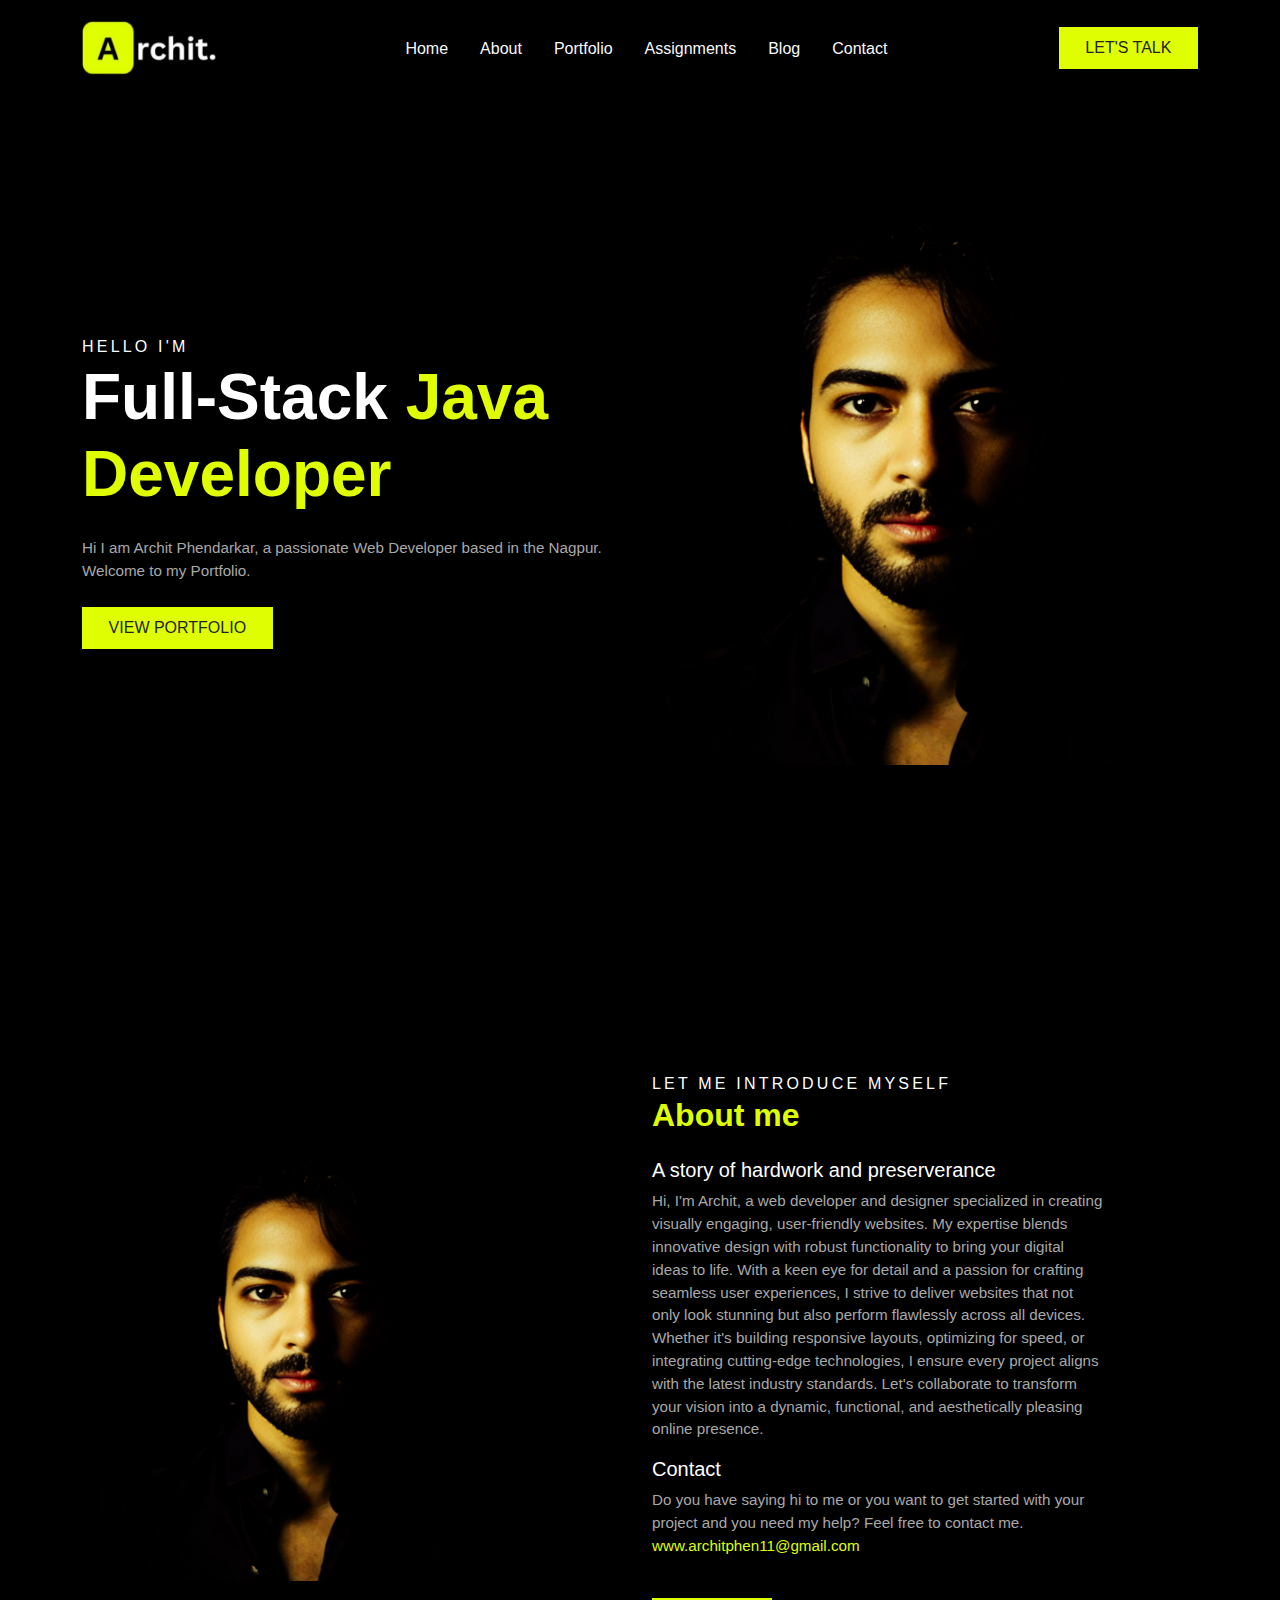
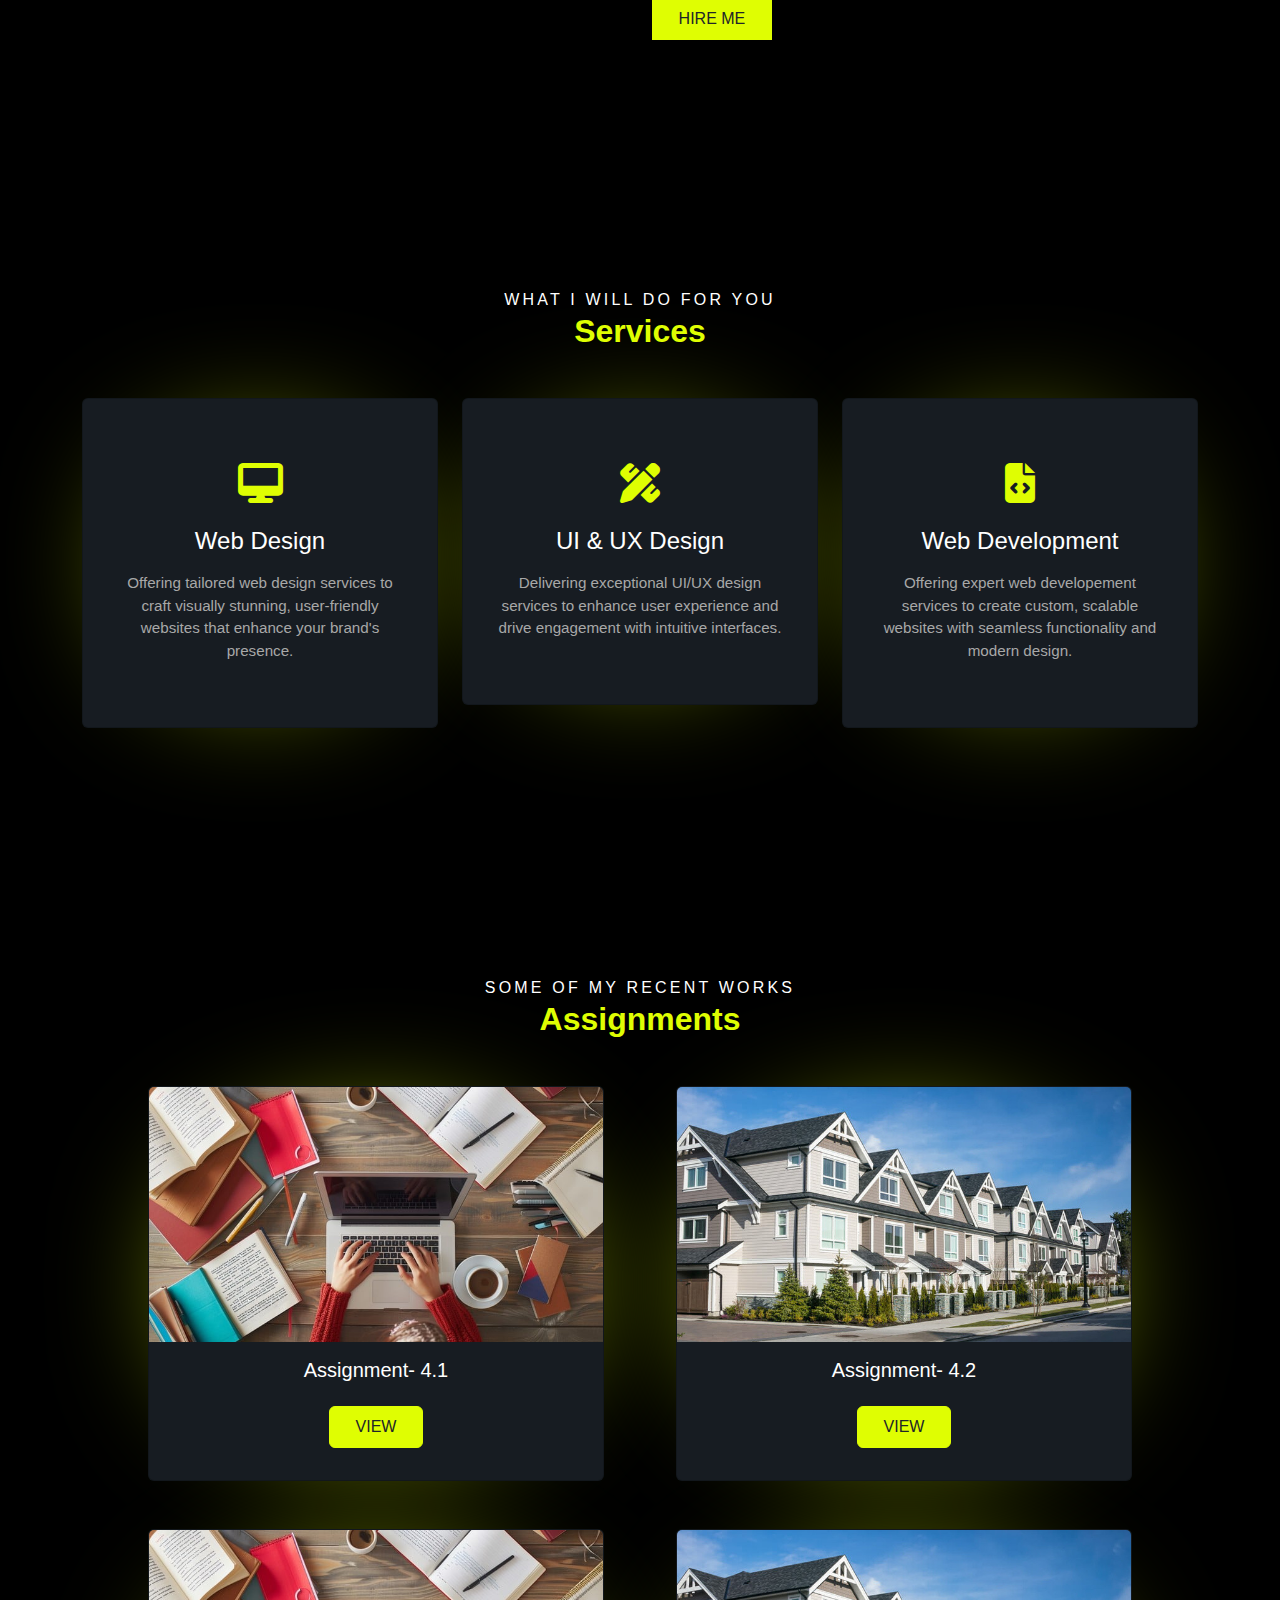
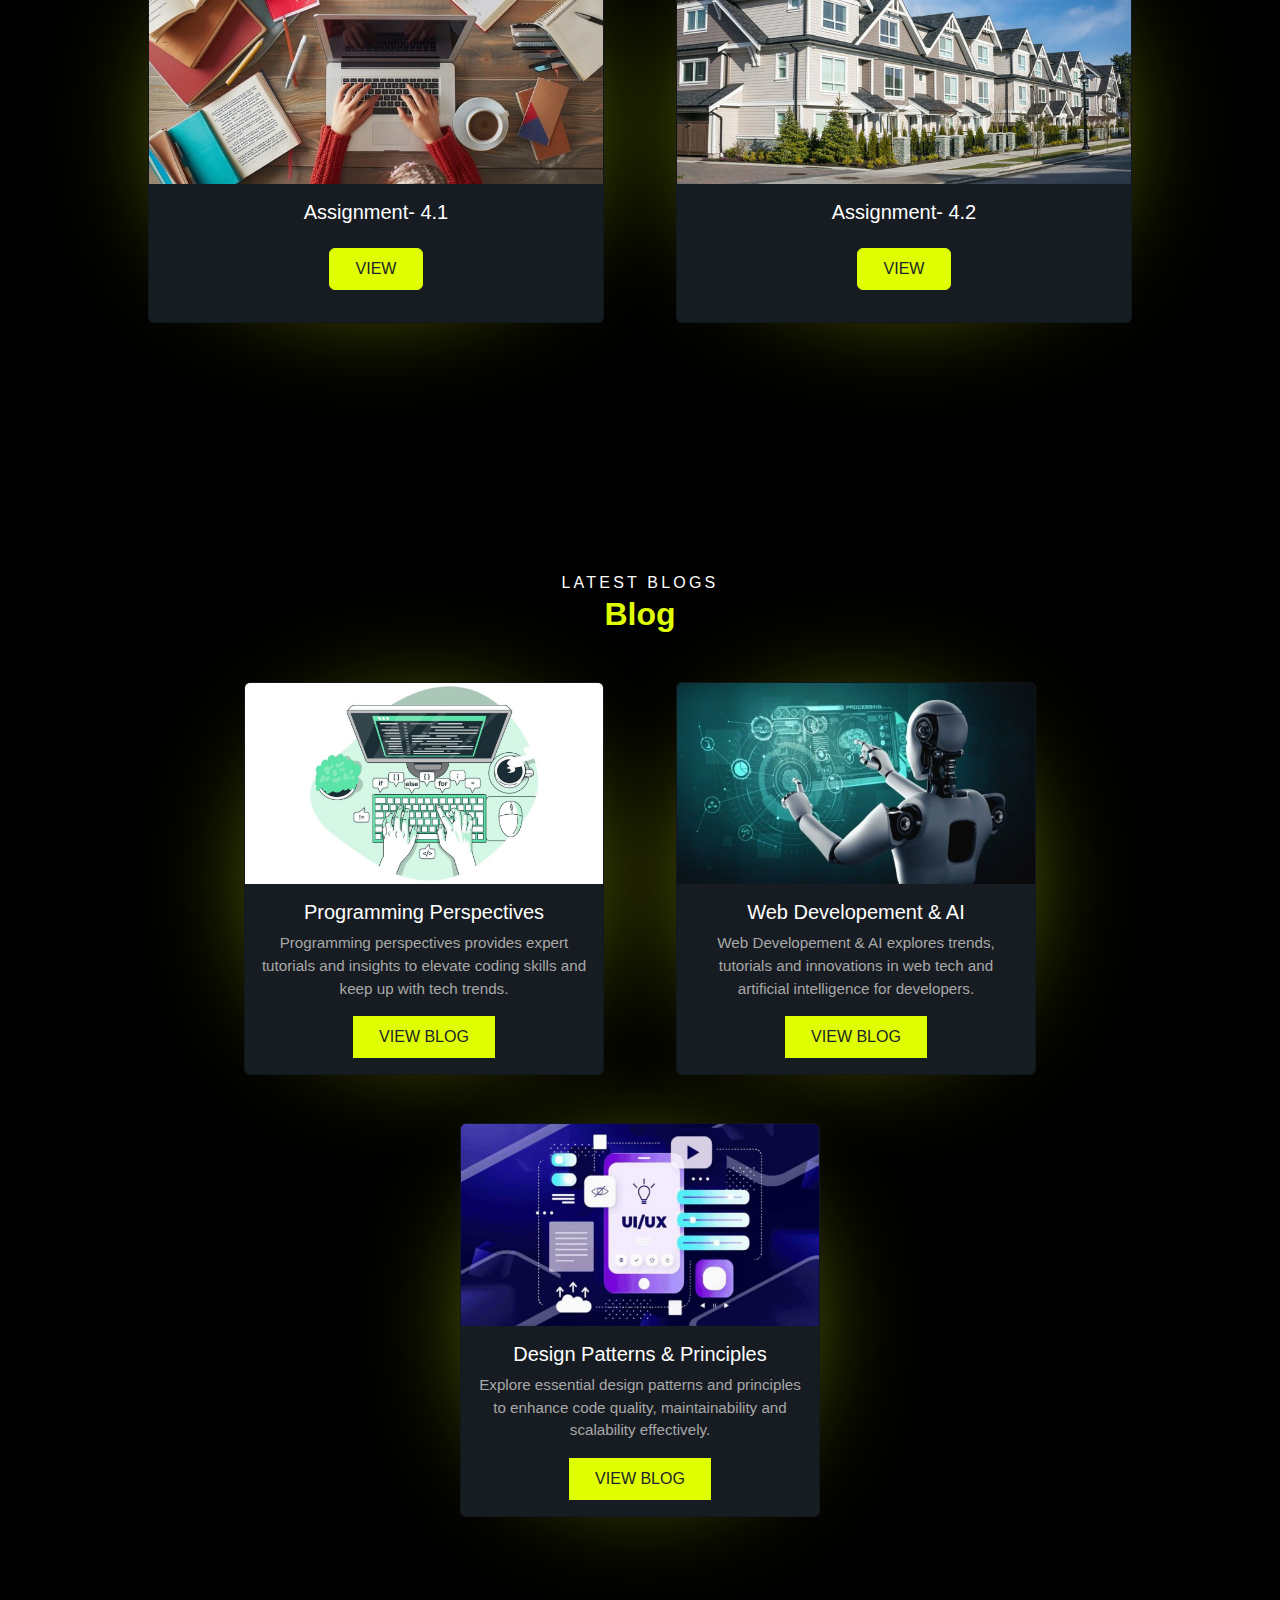
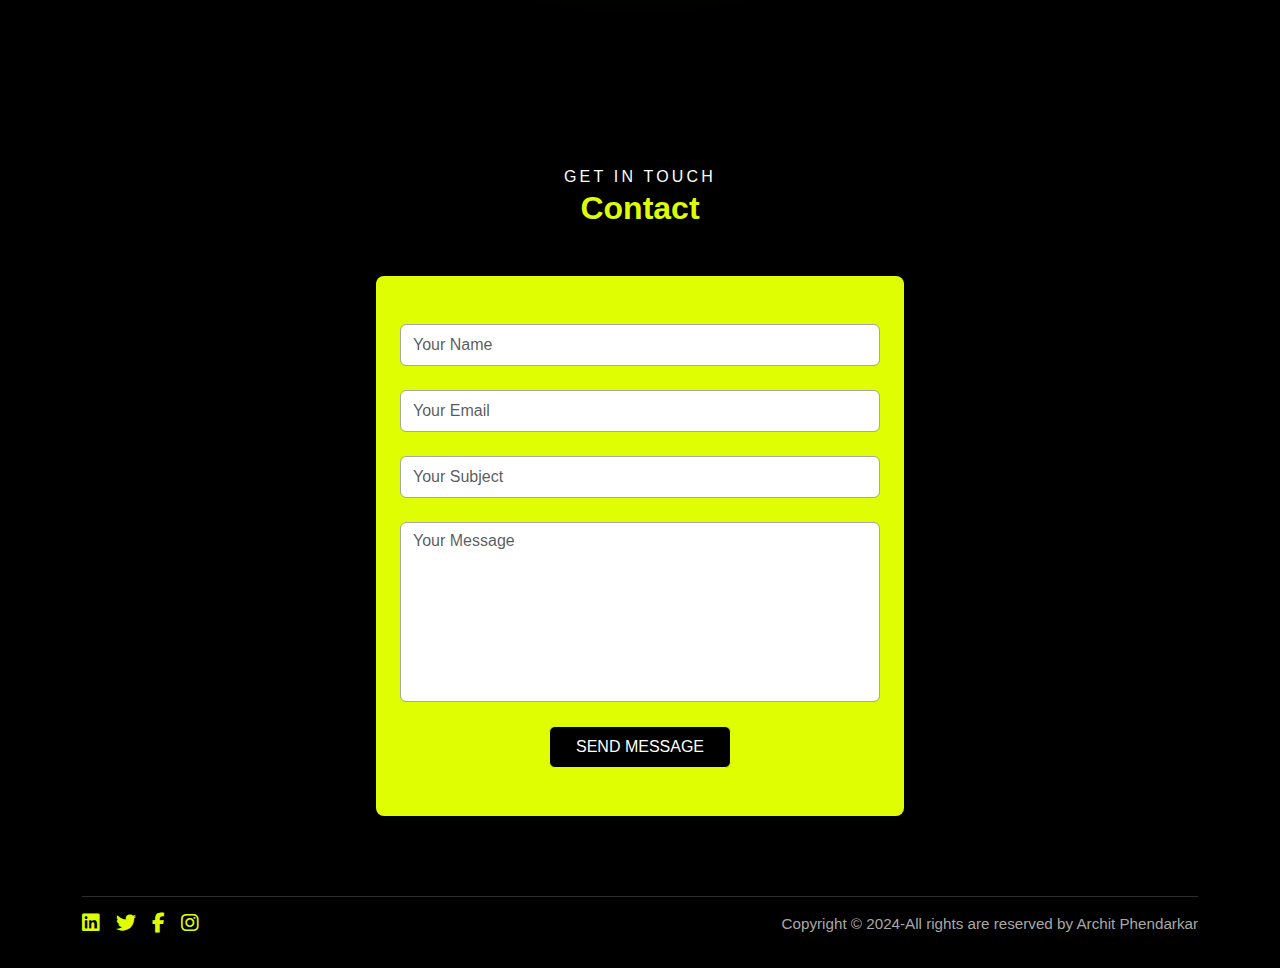
==== index.html @ 8d6eaa7d "first commit" ====
<!DOCTYPE html>
<html lang="en">

<head>
    <meta charset="UTF-8">
    <meta name="viewport" content="width=device-width, initial-scale=1.0">
    <title>Portfolio</title>
    <link href="https://cdn.jsdelivr.net/npm/bootstrap@5.3.3/dist/css/bootstrap.min.css" rel="stylesheet"
        integrity="sha384-QWTKZyjpPEjISv5WaRU9OFeRpok6YctnYmDr5pNlyT2bRjXh0JMhjY6hW+ALEwIH" crossorigin="anonymous">
    <link rel="stylesheet" href="https://cdnjs.cloudflare.com/ajax/libs/font-awesome/6.7.2/css/all.min.css"
        integrity="sha512-Evv84Mr4kqVGRNSgIGL/F/aIDqQb7xQ2vcrdIwxfjThSH8CSR7PBEakCr51Ck+w+/U6swU2Im1vVX0SVk9ABhg=="
        crossorigin="anonymous" referrerpolicy="no-referrer" />
    <link rel="stylesheet" href="style.css">
</head>

<body class="bg-black">


    <!-- Navbar starts here -->
    <nav class="navbar navbar-expand-lg py-3">
        <div class="container">
            <a class="navbar-brand" href="#">
                <img src="images/logo.4.png" alt="Logo" class="navbar-logo">
            </a>
            <button class="navbar-toggler border-0 shadow-none" type="button" data-bs-toggle="collapse"
                data-bs-target="#navbarSupportedContent" aria-controls="navbarSupportedContent" aria-expanded="false"
                aria-label="Toggle navigation">
                <span class="navbar-toggler-icon"></span>
            </button>
            <div class="collapse navbar-collapse text-center" id="navbarSupportedContent">
                <ul class="navbar-nav m-auto mb-2 mb-lg-0 gap-3">
                    <li class="nav-item">
                        <a class="nav-link text-light active anchor" aria-current="page" href="#">Home</a>
                    </li>
                    <li class="nav-item">
                        <a class="nav-link text-light anchor" href="#">About</a>
                    </li>
                    <li class="nav-item">
                        <a class="nav-link text-light anchor" href="#">Portfolio</a>
                    </li>
                    <li class="nav-item">
                        <a class="nav-link text-light anchor" href="#">Assignments</a>
                    </li>
                    <li class="nav-item">
                        <a class="nav-link text-light anchor" href="#">Blog</a>
                    </li>
                    <li class="nav-item">
                        <a class="nav-link text-light anchor" href="#">Contact</a>
                    </li>



                </ul>
                <a class="btn mybtn rounded-0 text-uppercase a-border bg-yellow" href="#" role="button">
                    Let's Talk
                </a>

            </div>
        </div>
    </nav>
    <!-- Navbar ends here -->


    <!-- All Sections Start here -->

    <!-- Section_1_start -->
    <main>

        <section class="hero-section d-flex align-items-center">
            <div class="container">
                <div class="row align-items-center gap-5 gap-lg-0">
                    <div class="col-lg-6">
                        <span class="text-white text-uppercase main-txt">Hello I'm</span>
                        <h1 class="text-white fw-bold h-1">Full-Stack <span class="txt-yellow spn">Java Developer</span>
                        </h1>
                        <p class="txt-gray my-4 .para">
                            Hi I am Archit Phendarkar, a passionate Web Developer based in the Nagpur. <br> Welcome to
                            my Portfolio.
                        </p>
                        <a class="btn mybtn rounded-0 text-uppercase bg-yellow" href="#" role="button">VIEW
                            PORTFOLIO</a>
                    </div>

                    <div class="col-lg-6">
                        <div class="image-container mx-auto"></div>
                    </div>
                </div>
            </div>
        </section>
        <!-- Section_1_end -->


        <br><br><br><br><br>



        <!-- Section_2_start  -->
        <section class="sec-cont">
            <div class="container">
                <div class="row align-items-center gap-5 gap-lg-0">
                    <div class="col-lg-5 glo order-last order-lg-first animate1">
                        <img class="image2" src="images/img9.jpg" alt="About-Me">
                    </div>

                    <div class="col-lg-1 "></div>

                    <div class="col-lg-5 animate1">
                        <span class="text-white text-uppercase main-txt">let me introduce myself</span>
                        <h2 class="txt-yellow fw-semibold">About me</h2>
                        <h5 class="text-white mt-4">A story of hardwork and preserverance</h5>
                        <p class="txt-gray para">
                            Hi, I'm Archit, a web developer and designer specialized in creating visually engaging,
                            user-friendly websites. My expertise blends innovative design with robust functionality to
                            bring your digital ideas to life. With a keen eye for detail and a passion for crafting
                            seamless user experiences, I strive to deliver websites that not only look stunning but also
                            perform flawlessly across all devices. Whether it's building responsive layouts, optimizing
                            for speed, or integrating cutting-edge technologies, I ensure every project aligns with the
                            latest industry standards. Let's collaborate to transform your vision into a dynamic,
                            functional, and aesthetically pleasing online presence.
                        </p>
                        <!-- <br> -->
                        <h5 class="text-white mt-3">Contact</h5>
                        <p class="txt-gray para">
                            Do you have saying hi to me or you want to get started with your project and you need my
                            help? Feel free to contact me.
                            <a href="#" class="txt-yellow d-block">www.architphen11@gmail.com</a>
                        </p>
                        <br>
                        <a class="btn mybtn rounded-0 text-uppercase bg-yellow hrv" href="#" role="button">Hire Me</a>
                    </div>
                </div>
            </div>
        </section>
        <!-- Section_2_end -->


        <br><br><br><br><br>



        <!-- Section_3_start -->
        <section class="sec-cont">
            <div class="container text-center">
                <span class="text-white text-uppercase main-txt animate1">What I will do for you</span>
                <h2 class="txt-yellow fw-semibold animate1">Services</h2>

                <div class="row mt-5 gap-4 gap-lg-0">
                    <div class="col-lg-4 animate1">
                        <div class="card bg-dark-blue px-3 py-5 glow hover-card">
                            <div class="card-body">
                                <i class="fa-solid fa-desktop d-block fs-1 txt-yellow mb-4"></i>
                                <!-- <span class="text-white text-uppercase main-txt">212 projects</span> -->
                                <h5 class="card-title text-white fs-4 mb-3">Web Design</h5>
                                <p class="card-text txt-gray">Offering tailored web design services to craft visually
                                    stunning, user-friendly websites that enhance your brand's presence.</p>
                            </div>
                        </div>
                    </div>
                    <div class="col-lg-4 animate1">
                        <div class="card bg-dark-blue px-3 py-5 glow hover-card">
                            <div class="card-body">
                                <i class="fa-solid fa-pen-ruler d-block fs-1 txt-yellow mb-4"></i>
                                <!-- <span class="text-white text-uppercase main-txt">170 projects</span> -->
                                <h5 class="card-title text-white fs-4 mb-3">UI & UX Design</h5>
                                <p class="card-text txt-gray">Delivering exceptional UI/UX design services to enhance
                                    user experience and drive engagement with intuitive interfaces.</p>
                            </div>
                        </div>
                    </div>
                    <div class="col-lg-4 animate1">
                        <div class="card bg-dark-blue px-3 py-5 glow hover-card">
                            <div class="card-body">
                                <i class="fa-solid fa-file-code d-block fs-1 txt-yellow mb-4"></i>
                                <!-- <span class="text-white text-uppercase main-txt">212 projects</span> -->
                                <h5 class="card-title text-white fs-4 mb-3">Web Development</h5>
                                <p class="card-text txt-gray">Offering expert web developement services to create
                                    custom, scalable websites with seamless functionality and modern design.</p>
                            </div>
                        </div>
                    </div>



                </div>


            </div>
        </section>
        <!-- Section_3_end -->


        <br><br><br><br><br>



        <!-- Section_4_start -->
        <section class="sec-cont">
            <div class="container text-center">


                <span class="text-white text-uppercase main-txt animate1">Some of my recent works</span>
                <h2 class="txt-yellow fw-semibold animate1">Assignments</h2>


                <div class="row justify-content-center mt-5 gap-5">
                    <div class="col-lg-4 animate1 my-card glow">
                        <div class="card bg-dark-blue">
                            <img src="Assignments/Assignment-4/4.1/images/img3.jpg" class="card-img-top"
                                alt="ViewScape">
                            <div class="card-body">
                                <!-- <br><br> -->
                                <h5 class="card-title text-white">Assignment- 4.1</h5>
                                <a class="btn mybtn rounded-2 text-uppercase bg-yellow my-3"
                                    href="Assignments/Assignment-4/4.1/index.html" target="_blank">View</a>
                                <!-- <br> -->
                            </div>
                        </div>
                    </div>


                    
                    <div class="col-lg-4 animate1 my-card glow">
                        <div class="card bg-dark-blue">
                            <img src="Assignments/Assignment-4/4.2/images/img.2.jpg" class="card-img-top"
                                alt="ViewScape">
                            <div class="card-body">
                                <!-- <br><br> -->
                                <h5 class="card-title text-white">Assignment- 4.2</h5>
                                <a class="btn mybtn rounded-2 text-uppercase bg-yellow my-3"
                                    href="Assignments/Assignment-4/4.2/index.html" target="_blank">View</a>
                                <!-- <br> -->
                            </div>
                        </div>
                    </div>
                </div>

                <!-- <br><br><br><br><br> -->


                <div class="row justify-content-center mt-5 gap-5">
                    <div class="col-lg-4 animate1 my-card glow">
                        <div class="card bg-dark-blue">
                            <img src="Assignments/Assignment-4/4.1/images/img3.jpg" class="card-img-top"
                                alt="ViewScape">
                            <div class="card-body">
                                <!-- <br><br> -->
                                <h5 class="card-title text-white">Assignment- 4.1</h5>
                                <a class="btn mybtn rounded-2 text-uppercase bg-yellow my-3"
                                    href="Assignments/Assignment-4/4.1/index.html" target="_blank">View</a>
                                <!-- <br> -->
                            </div>
                        </div>
                    </div>
                    <div class="col-lg-4 animate1 my-card glow">
                        <div class="card bg-dark-blue">
                            <img src="Assignments/Assignment-4/4.2/images/img.2.jpg" class="card-img-top"
                                alt="ViewScape">
                            <div class="card-body">
                                <!-- <br><br> -->
                                <h5 class="card-title text-white">Assignment- 4.2</h5>
                                <a class="btn mybtn rounded-2 text-uppercase bg-yellow my-3"
                                    href="Assignments/Assignment-4/4.2/index.html" target="_blank">View</a>
                                <!-- <br> -->
                            </div>
                        </div>
                    </div>
                </div>


            </div>

        </section>
        <!-- Section_4_end -->


        <br><br><br><br><br>



        <!-- Section_5_start -->
        <section class="sec-cont">
            <div class="container text-center">

                <span class="text-white text-uppercase main-txt animate1">Latest Blogs</span>
                <h2 class="txt-yellow fw-semibold animate1">Blog</h2>


                <div class="row justify-content-center mt-5 gap-5">
                    <div class="col-lg-4 blog-card glow animate1">
                        <div class="card bg-dark-blue">
                            <img src="images/blog 1.jpg" class="card-img-top" alt="ViewScape">
                            <div class="card-body">
                                <h5 class="card-title text-white">Programming Perspectives</h5>
                                <p class="card-text txt-gray ">Programming perspectives provides expert tutorials and
                                    insights to elevate coding skills and keep up with tech trends.</p>
                                <a class="btn mybtn rounded-0 text-uppercase bg-yellow" href="#" role="button">View
                                    Blog</a>
                            </div>
                        </div>
                    </div>
                    <div class="col-lg-4 blog-card glow animate1">
                        <div class="card bg-dark-blue">
                            <img src="images/blog 2.jpg" class="card-img-top" alt="ViewScape">
                            <div class="card-body">
                                <h5 class="card-title text-white">Web Developement & AI</h5>
                                <p class="card-text txt-gray ">Web Developement & AI explores trends, tutorials and
                                    innovations in web tech and artificial intelligence for developers.</p>
                                <a class="btn mybtn rounded-0 text-uppercase bg-yellow hvr" href="#" role="button">View
                                    Blog</a>
                            </div>
                        </div>
                    </div>
                    <div class="col-lg-4 blog-card glow animate1">
                        <div class="card bg-dark-blue">
                            <img src="images/blog 3.jpg" class="card-img-top" alt="ViewScape">
                            <div class="card-body">
                                <h5 class="card-title text-white">Design Patterns & Principles</h5>
                                <p class="card-text txt-gray">Explore essential design patterns and principles to
                                    enhance code quality,
                                    maintainability and scalability effectively.</p>


                                <a class="btn mybtn rounded-0 text-uppercase bg-yellow" href="#" role="button">View
                                    Blog</a>
                            </div>
                        </div>
                    </div>
                </div>



            </div>
        </section>
        <!-- Section_5_end -->


        <br><br><br><br><br>


        <!-- Section_6_start -->
        <section class="sec-cont">
            <div class="container text-center">
                <span class="text-white text-uppercase main-txt animate1">get in touch</span>
                <h2 class="txt-yellow fw-semibold animate1">Contact</h2>

                <form class="bg-yellow mx-auto px-4 py-5 rounded-3 mt-5 animate1">
                    <div class="mb-4">
                        <input type="email" class="form-control py-2" id="exampleInputEmail1"
                            aria-describedby="emailHelp" placeholder="Your Name">
                    </div>
                    <div class="mb-4">
                        <input type="password" class="form-control py-2" id="exampleInputPassword1"
                            placeholder="Your Email">
                    </div>
                    <div class="mb-4">
                        <input type="text" class="form-control py-2" id="exampleInputPassword1"
                            placeholder="Your Subject">
                    </div>
                    <div class="mb-4">
                        <textarea class="form-control" placeholder="Your Message" id="floatingTextarea"></textarea>
                    </div>

                    <button type="submit" class="btn mybtn text-white rounded-2 text-uppercase bg-black">Send
                        Message</button>
                </form>
            </div>
        </section>
        <!-- Section_5_end -->




    </main>
    <!-- All Sections end here -->


    <!-- Footer starts here  -->
    <footer class="my-3">
        <div class="container">
            <div class="line"></div>

            <div class="row mt-3 gap-4 gap-lg-0">
                <div class="col-lg-6 d-flex justify-content-sm-start justify-content-center">
                    <a href="#">
                        <i class="fa-brands fa-linkedin txt-yellow fs-5"></i>
                    </a>
                    <a href="#" class="ms-3">
                        <i class="fa-brands fa-twitter txt-yellow fs-5"></i>
                    </a>
                    <a href="#" class="ms-3">
                        <i class="fa-brands fa-facebook-f txt-yellow fs-5"></i>
                    </a>
                    <a href="#" class="ms-3">
                        <i class="fa-brands fa-instagram txt-yellow fs-5"></i>
                    </a>
                </div>
                <div class="col-lg-6">
                    <p class="txt-gray text-lg-end text-center">
                        Copyright &copy; 2024-All rights are reserved by Archit Phendarkar
                    </p>
                </div>
            </div>
        </div>
    </footer>




















    <script src="https://cdn.jsdelivr.net/npm/@popperjs/core@2.11.8/dist/umd/popper.min.js"
        integrity="sha384-I7E8VVD/ismYTF4hNIPjVp/Zjvgyol6VFvRkX/vR+Vc4jQkC+hVqc2pM8ODewa9r"
        crossorigin="anonymous"></script>
    <script src="https://cdn.jsdelivr.net/npm/bootstrap@5.3.3/dist/js/bootstrap.min.js"
        integrity="sha384-0pUGZvbkm6XF6gxjEnlmuGrJXVbNuzT9qBBavbLwCsOGabYfZo0T0to5eqruptLy"
        crossorigin="anonymous"></script>
</body>

</html>
---- style.css ----
* {
    font-family: "Poppins", sans-serif;
    /* border: .1rem solid white; */
}

@import url('https://fonts.googleapis.com/css2?family=Poppins:ital,wght@0,100;0,200;0,300;0,400;0,500;0,600;0,700;0,800;0,900;1,100;1,200;1,300;1,400;1,500;1,600;1,700;1,800;1,900&family=Roboto:ital,wght@0,100..900;1,100..900&display=swap');
@import url('https://fonts.googleapis.com/css2?family=Merriweather+Sans:ital,wght@0,300..800;1,300..800&display=swap');


:root {
    /* --yellow-clr: #03e9f4; */
    /* --yellow-clr: #03f43b; */
    --yellow-clr: #dffe02;
    --gray-clr: #a8a8a8;
    --dark-blue-clr: #171c22;
}

.bg-yellow {
    background: var(--yellow-clr);
}

.bg-dark-blue {
    background: var(--dark-blue-clr);
}

.txt-yellow {
    color: var(--yellow-clr);
}

.txt-gray {
    color: var(--gray-clr);
}

li {
    list-style: none;
}


a {
    text-decoration: none;
}

.anchor {
    color: rgb(255, 255, 255);
    transition: transform .3s ease-in-out;
}

.anchor:hover {
    color: var(--yellow-clr) !important;
    transform: scale(1.1);
    /* color: var(--yellow-clr);
    text-shadow: 0 0 10px var(--yellow-clr);
        0 0 10px var(--yellow-clr);
        transform: scale(1.15); */
}




img {
    max-width: 100%;
    height: auto;
}

.navbar-logo {
    width: 8.5rem;
}

.mybtn {
    border: .1rem solid var(--yellow-clr) !important;
    padding: .5rem 1.6rem;
    transition: transform .3s ease-in-out;
}

.mybtn:hover {
    background: transparent;
    color: var(--yellow-clr) !important;
    /* text-shadow: 0 0 10px var(--yellow-clr),
        0 0 20px var(--yellow-clr); */
    transform: scale(1.15);
}


.navbar-toggler-icon {
    background-image: url("data:image/svg+xml,%3csvg xmlns='http://www.w3.org/2000/svg' viewBox='0 0 30 30'%3e%3cpath stroke='rgba%28255, 255, 255, 1%29' stroke-linecap='round' stroke-miterlimit='10' stroke-width='2' d='M4 7h22M4 15h22M4 23h22'/%3e%3c/svg%3e");
    width: 2.2rem;
}

.image-container {
    /* background: gold; */
    /* width: 32rem; */
    aspect-ratio: 1;
    /* border-radius: 50%; */
    /* border-top: 1rem solid rgb(255, 255, 255); */
    /* border-bottom: 1rem solid white; */
    background-image: url(images/img9.jpg);
    background-position: center;
    background-size: 115%;
    /* box-shadow:
        0 0 1rem rgb(255, 255, 255),
        inset 0 0 1rem rgb(255, 255, 255),
        0 0 2rem var(--yellow-clr),
        inset 0 0 2rem var(--yellow-clr),
        0 0 7rem var(--yellow-clr),
        inset 0 0 4rem var(--yellow-clr); */
}



.hero-section {
    min-height: 88vh;
}


.h-1 {
    font-size: 4rem;
    font-family: "Merriweather Sans", sans-serif;
}

/* .spn {
    animation: animate 3s linear infinite;
}

@keyframes animate {
    0% {
        color: var(--yellow-clr);
        text-shadow: none;
    }

    50% {
        color: #ffffff;
        text-shadow: 0 0 2rem var(--yellow-clr),
            0 0 2rem var(--yellow-clr),
            0 0 7rem var(--yellow-clr),
            0 0 80px var(--yellow-clr),
            0 0 4rem var(--yellow-clr);
    }
    50% {
        color: #ffffff;
        text-shadow: 0 0 7px var(--yellow-clr)
            0 0 20px var(--yellow-clr),
            0 0 40px var(--yellow-clr),
            0 0 80px var(--yellow-clr);
            0 0 160px var(--yellow-clr);
    }

    100% {
        color: var(--yellow-clr);
        text-shadow: none;
    }
} */


p {
    font-size: .95rem;
}

.para {
    max-width: 500px;
}

.main-txt {
    letter-spacing: .2rem;
    font-size: 1rem;
}






.about-me {
    width: 35rem;
}

.sec-cont {
    padding-block: 4rem;
}




/* .block{
    animation: appear linear;
    animation-timeline: view();
    animation-range: entry 0 cover 40%;
}
@keyframes appear{
    from{
        opacity: 0;
        scale: 0.5;
    }
    to{
        opacity: 1;
        scale: 1;
    }
} */


.animate1 {
    animation: appear both;
    animation-timeline: view(70% 5%);
    /* animation-range: entry 0 cover 40%; */
}

@keyframes appear {
    from {
        opacity: 0;
        transform: translateY(200px) scale(0.3);
    }

    to {
        opacity: 1;
        transform: translateY(0) scale(1);
    }
}


.my-card {
    width: 30rem;
    transition: transform 1s ease-in-out;
}

.my-card:hover {
    transform: scale(1.2);
}

.hrv {
    transition: transform .5s ease-in-out;
}

.hrv:hover {
    transform: scale(1.15);
}






.glow {
    position: relative;
}

.glow::before {
    content: "";
    background: var(--yellow-clr);
    position: absolute;
    inset: 4rem;
    /* left: 4rem; */
    border-radius: 50%;
    z-index: -1;
    filter: blur(70px);
}

.hover-card:hover {
    background: var(--yellow-clr);
    /* transition: transform 1s ease-in-out; */
}

.hover-card:hover * {
    color: black !important;
    /* transform: scale(1.15); */
}







.blog-card {
    width: 24rem;
}

form {
    width: 33rem;
}

.form-control {
    border: .1rem solid var(--gray-clr);
}

.form-control:focus {
    box-shadow: none;
    border: .1rem solid var(--gray-clr);
}

#floatingTextarea {
    resize: none;
    height: 20vh;
}

.line {
    background: rgba(255, 255, 255, 0.179);
    height: .1rem;
    width: 100%;
}











@media screen and (max-width: 680px) {
    h1 {
        font-size: 2.8rem;
    }

    .image-container {
        width: 20rem;
    }

    .hero-section {
        min-height: 72vh;
    }

    .about-me {
        width: 23rem;
    }

    form {
        width: 20rem;
    }
}









.about-me {
    width: 23rem;
}
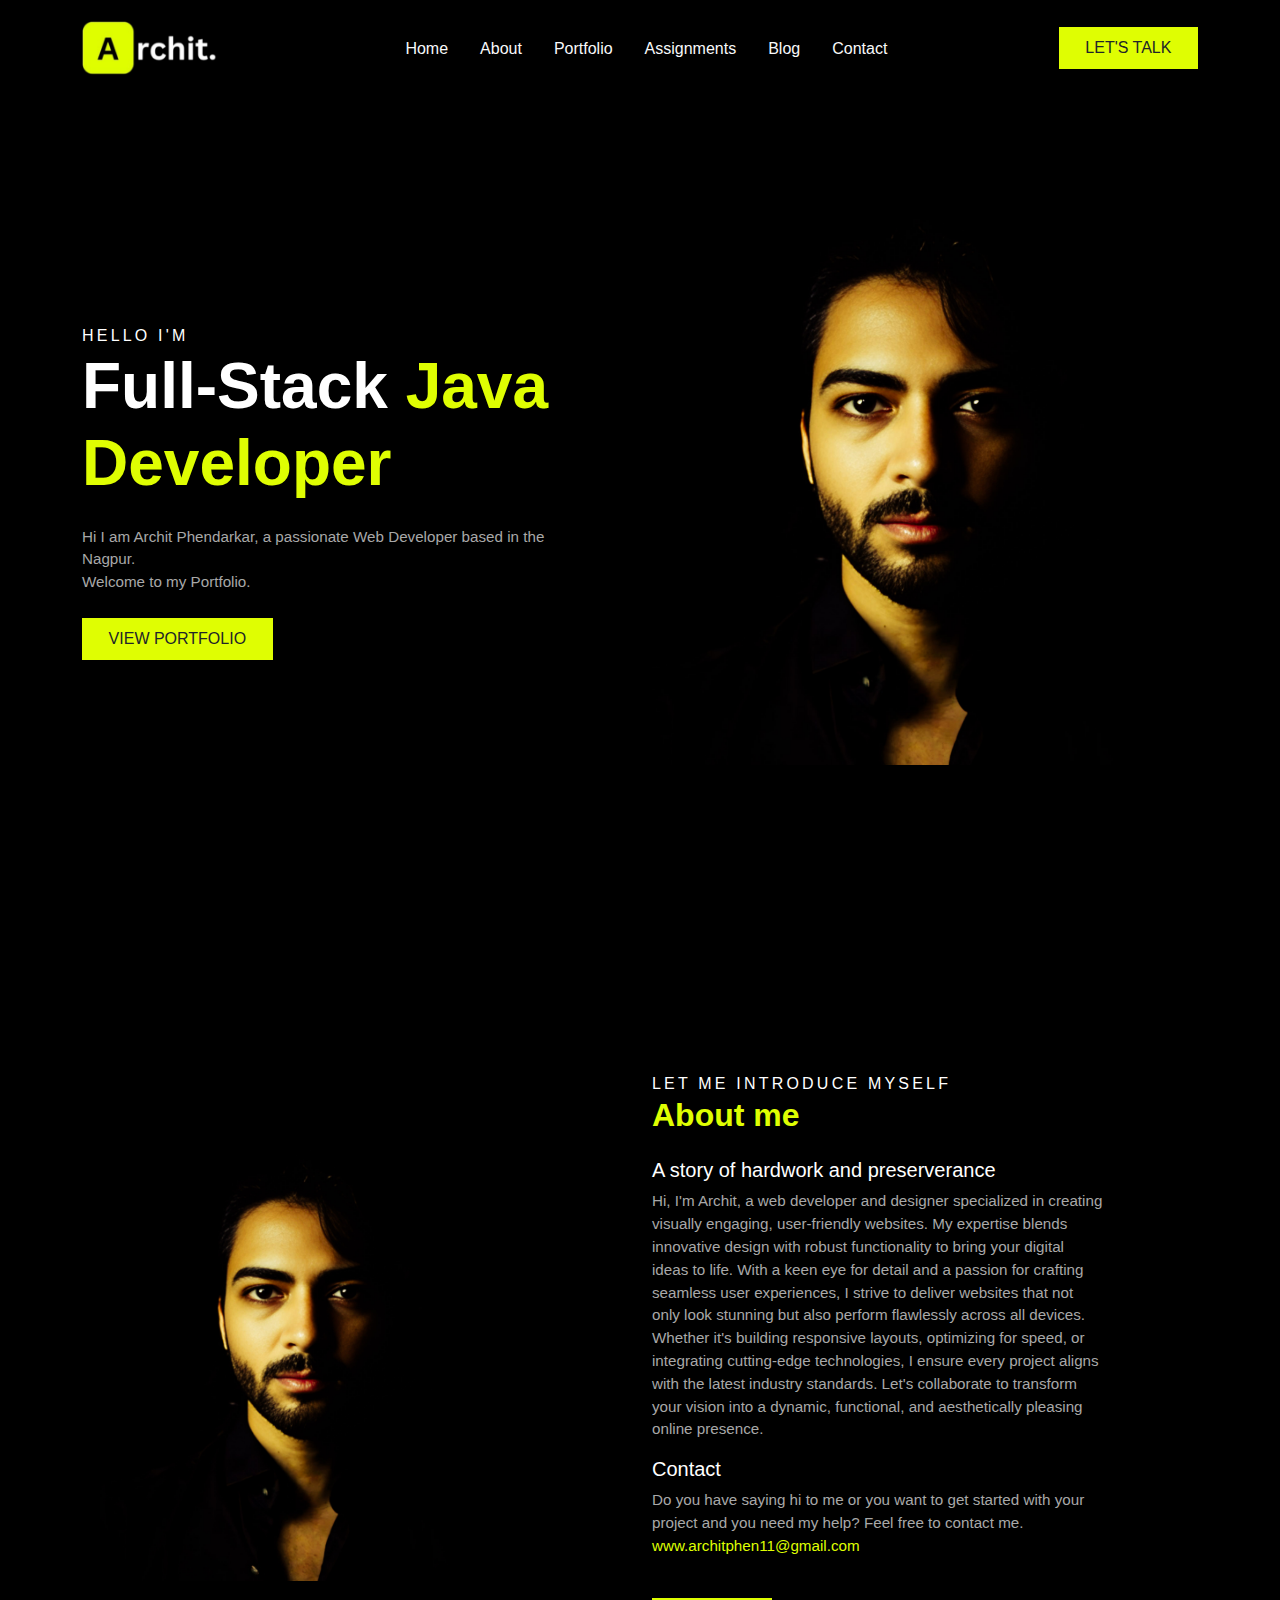
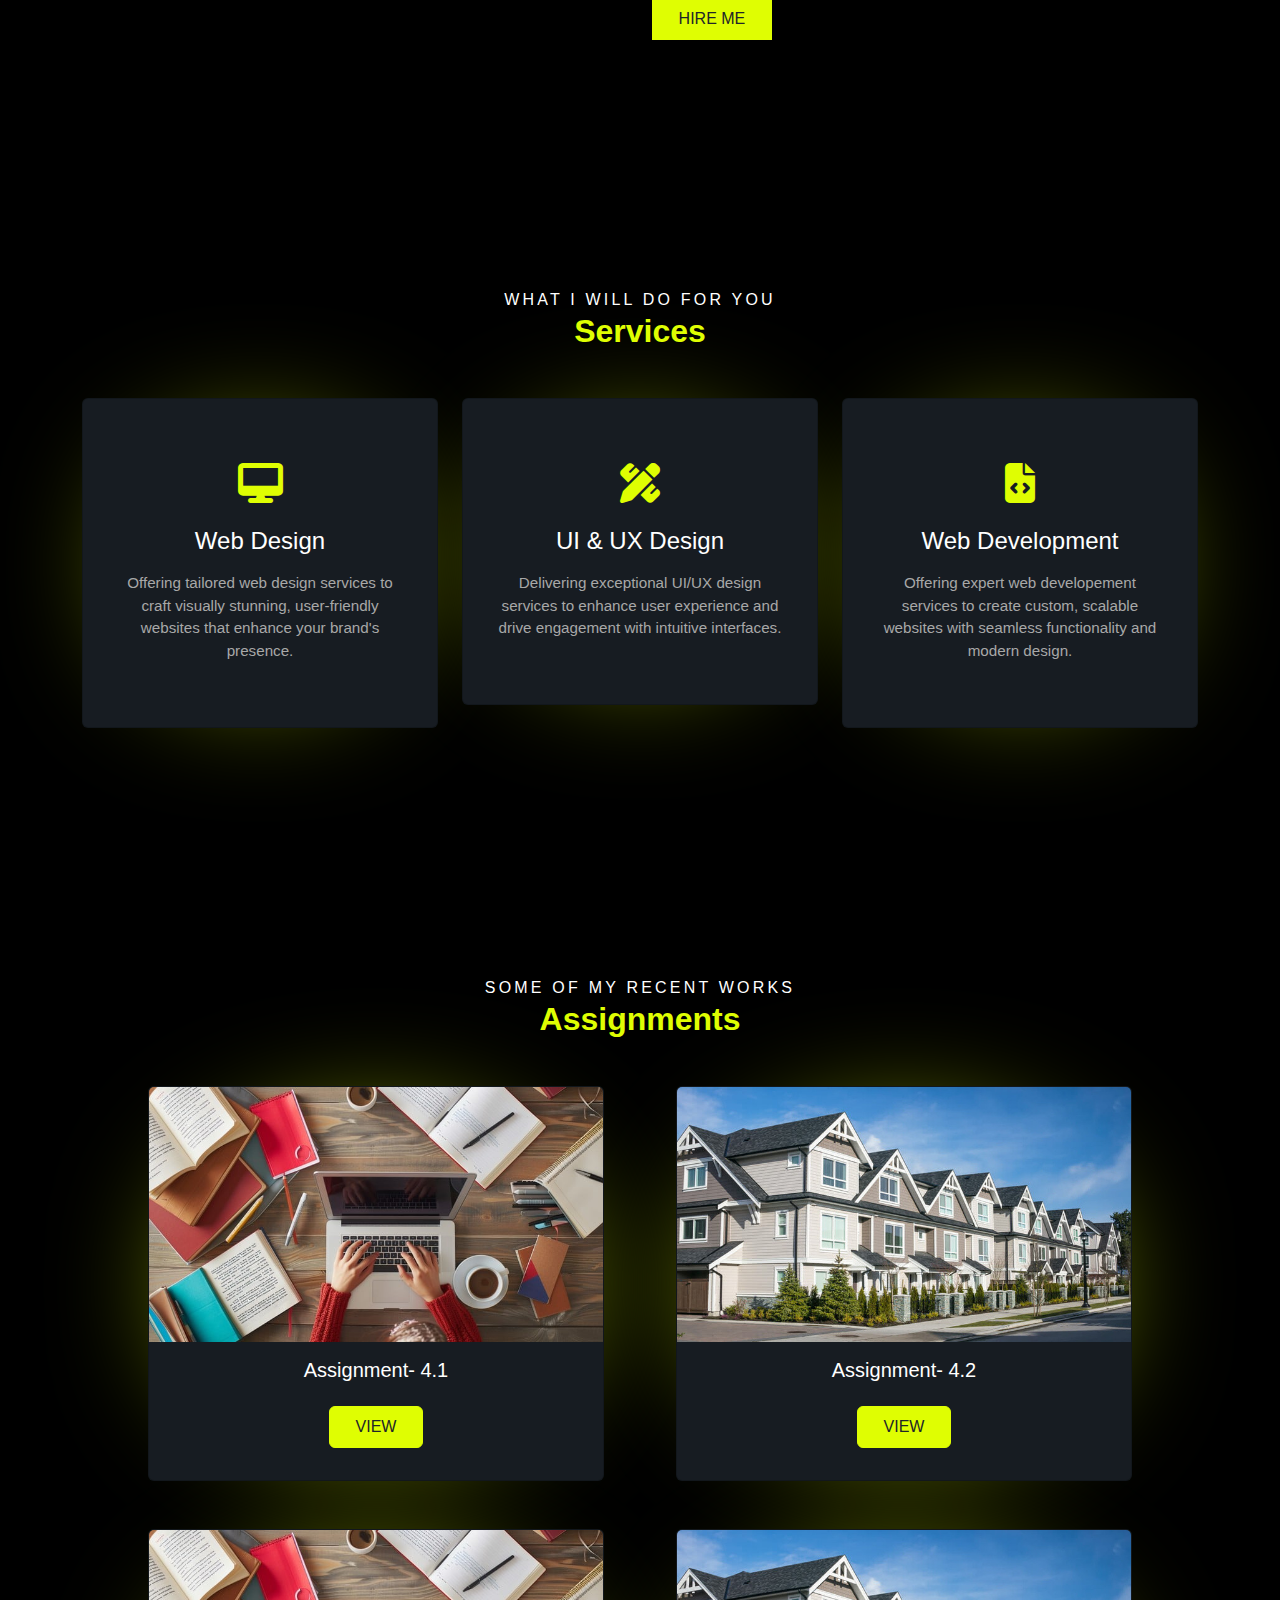
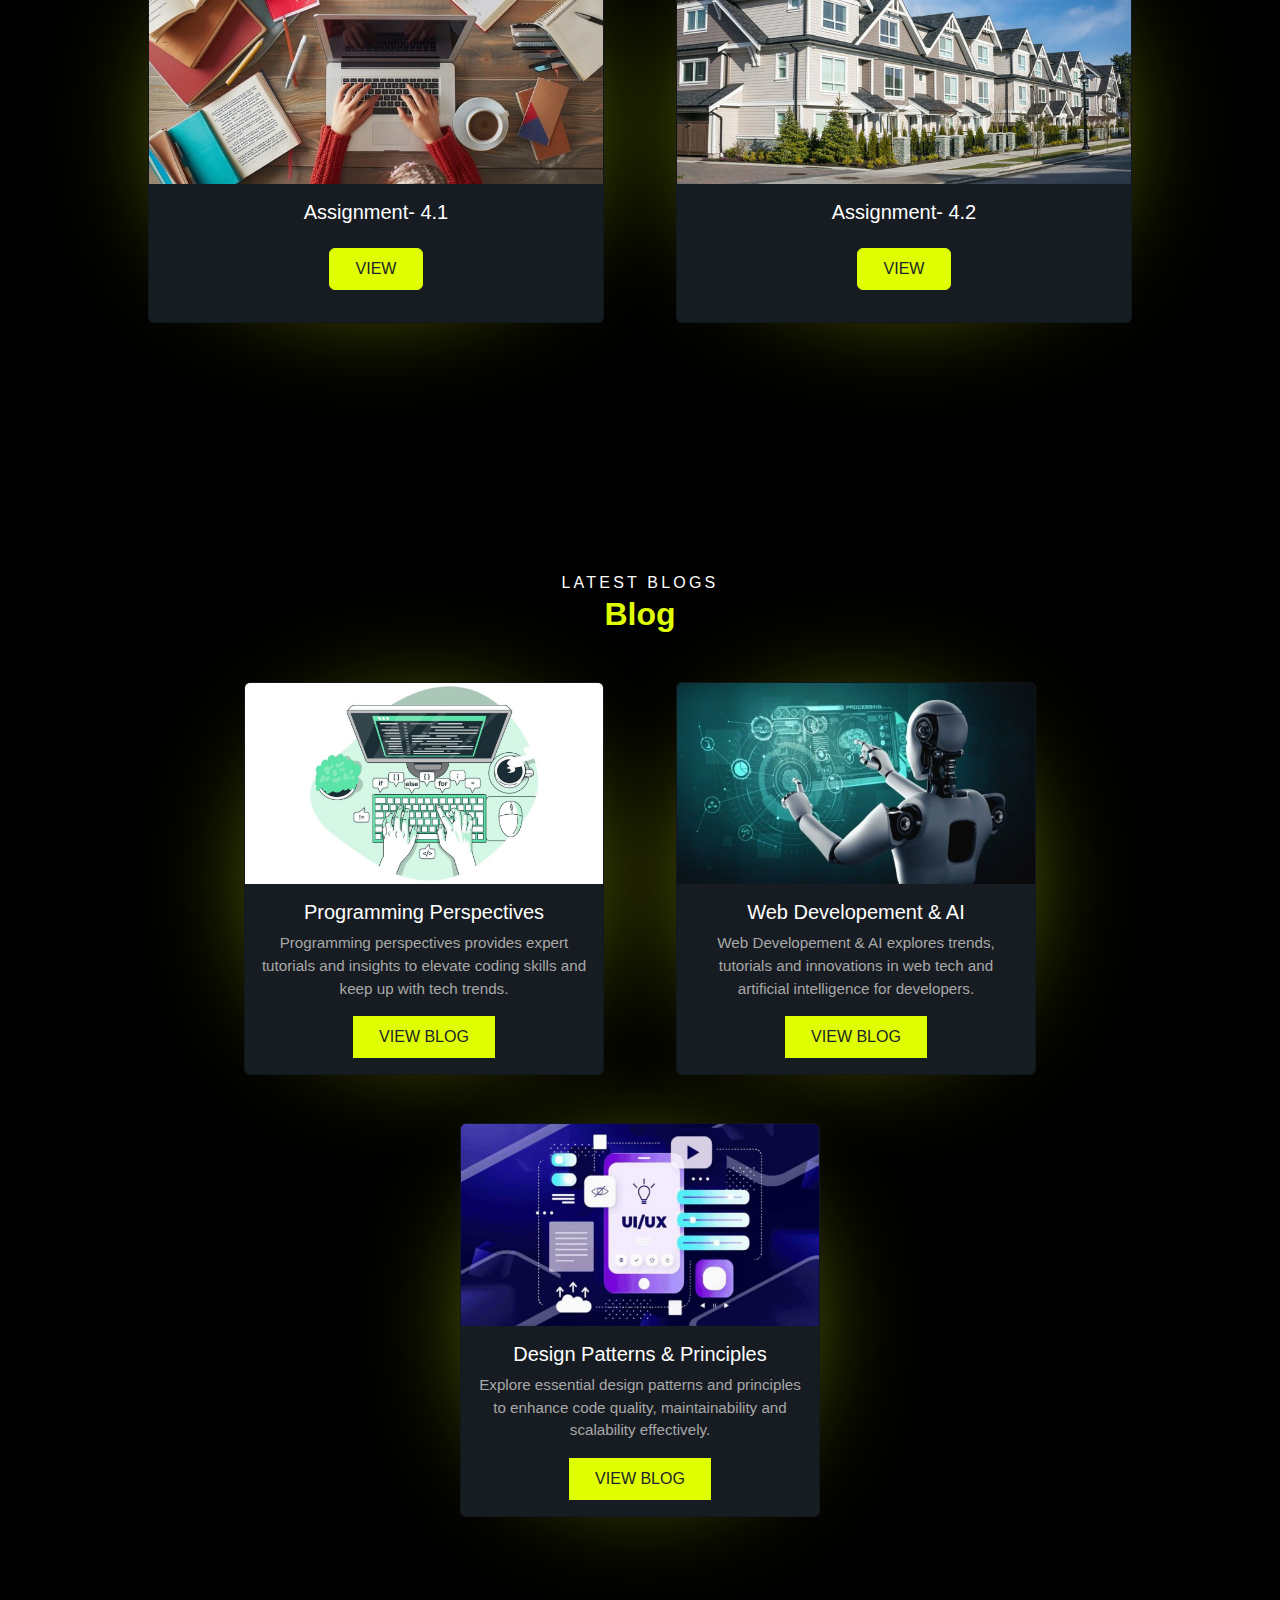
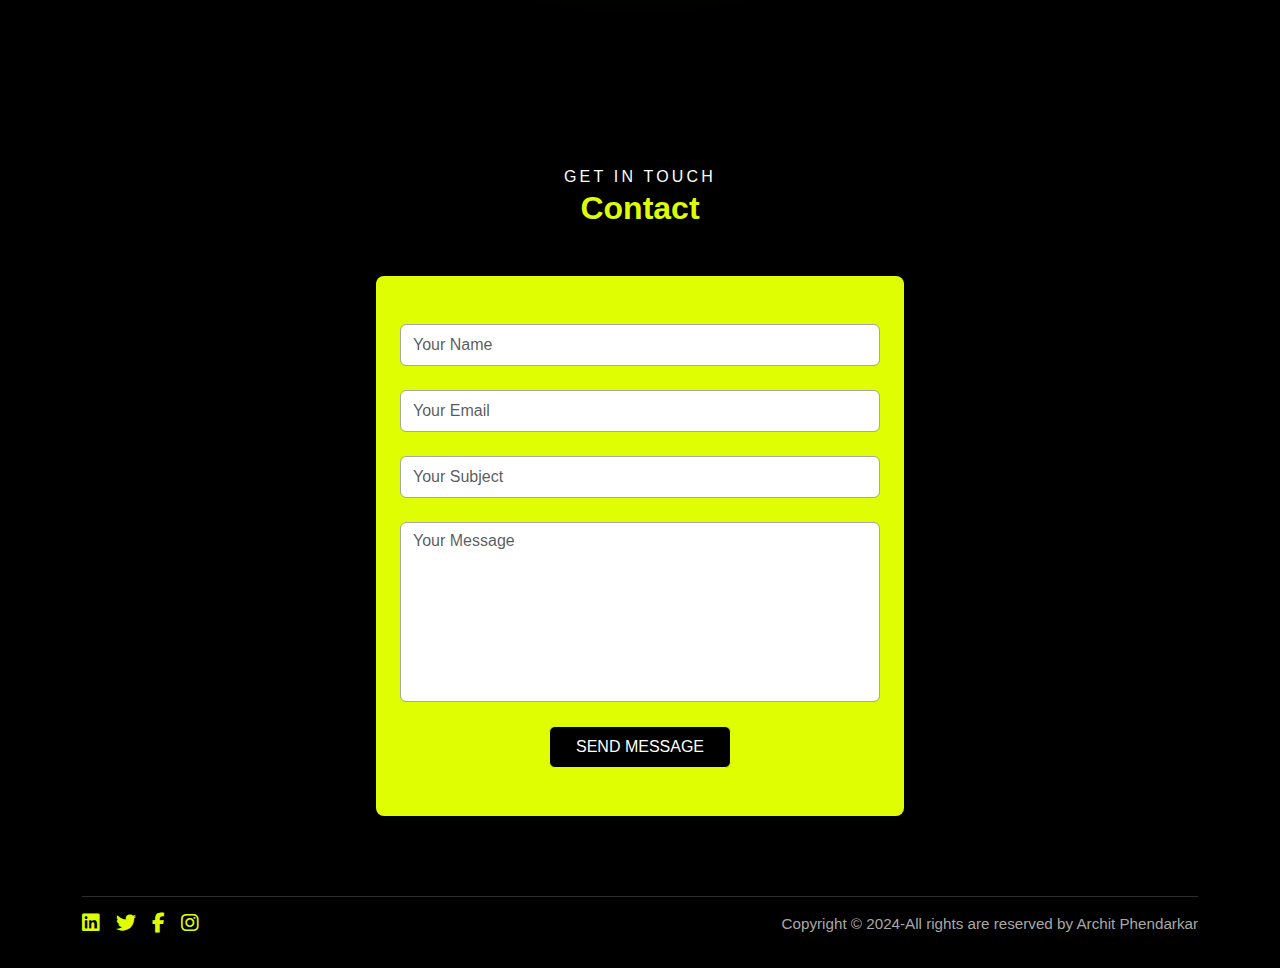
==== commit c13a1e9a: "first commit" ====
--- a/index.html
+++ b/index.html
@@ -15,7 +15,7 @@
 
 <body class="bg-black">
 
-
+    
     <!-- Navbar starts here -->
     <nav class="navbar navbar-expand-lg py-3">
         <div class="container">
@@ -47,10 +47,8 @@
                     <li class="nav-item">
                         <a class="nav-link text-light anchor" href="#">Contact</a>
                     </li>
-
-
-
                 </ul>
+
                 <a class="btn mybtn rounded-0 text-uppercase a-border bg-yellow" href="#" role="button">
                     Let's Talk
                 </a>
@@ -61,7 +59,10 @@
     <!-- Navbar ends here -->
 
 
+
     <!-- All Sections Start here -->
+
+
 
     <!-- Section_1_start -->
     <main>
@@ -73,7 +74,7 @@
                         <span class="text-white text-uppercase main-txt">Hello I'm</span>
                         <h1 class="text-white fw-bold h-1">Full-Stack <span class="txt-yellow spn">Java Developer</span>
                         </h1>
-                        <p class="txt-gray my-4 .para">
+                        <p class="txt-gray my-4 para">
                             Hi I am Archit Phendarkar, a passionate Web Developer based in the Nagpur. <br> Welcome to
                             my Portfolio.
                         </p>
@@ -93,13 +94,12 @@
         <br><br><br><br><br>
 
 
-
         <!-- Section_2_start  -->
         <section class="sec-cont">
             <div class="container">
                 <div class="row align-items-center gap-5 gap-lg-0">
-                    <div class="col-lg-5 glo order-last order-lg-first animate1">
-                        <img class="image2" src="images/img9.jpg" alt="About-Me">
+                    <div class="col-lg-5 order-last order-lg-first animate1">
+                        <img src="images/img9.jpg" alt="About-Me">
                     </div>
 
                     <div class="col-lg-1 "></div>
@@ -305,7 +305,7 @@
                                 <h5 class="card-title text-white">Web Developement & AI</h5>
                                 <p class="card-text txt-gray ">Web Developement & AI explores trends, tutorials and
                                     innovations in web tech and artificial intelligence for developers.</p>
-                                <a class="btn mybtn rounded-0 text-uppercase bg-yellow hvr" href="#" role="button">View
+                                <a class="btn mybtn rounded-0 text-uppercase bg-yellow" href="#" role="button">View
                                     Blog</a>
                             </div>
                         </div>
@@ -407,21 +407,6 @@
 
 
 
-
-
-
-
-
-
-
-
-
-
-
-
-
-
-
     <script src="https://cdn.jsdelivr.net/npm/@popperjs/core@2.11.8/dist/umd/popper.min.js"
         integrity="sha384-I7E8VVD/ismYTF4hNIPjVp/Zjvgyol6VFvRkX/vR+Vc4jQkC+hVqc2pM8ODewa9r"
         crossorigin="anonymous"></script>
--- a/style.css
+++ b/style.css
@@ -8,8 +8,6 @@
 
 
 :root {
-    /* --yellow-clr: #03e9f4; */
-    /* --yellow-clr: #03f43b; */
     --yellow-clr: #dffe02;
     --gray-clr: #a8a8a8;
     --dark-blue-clr: #171c22;
@@ -35,10 +33,26 @@
     list-style: none;
 }
 
-
 a {
     text-decoration: none;
 }
+
+
+img {
+    max-width: 100%;
+    height: auto;
+}
+
+
+.navbar-logo {
+    width: 8.5rem;
+}
+
+.navbar-toggler-icon {
+    background-image: url("data:image/svg+xml,%3csvg xmlns='http://www.w3.org/2000/svg' viewBox='0 0 30 30'%3e%3cpath stroke='rgba%28255, 255, 255, 1%29' stroke-linecap='round' stroke-miterlimit='10' stroke-width='2' d='M4 7h22M4 15h22M4 23h22'/%3e%3c/svg%3e");
+    width: 2.2rem;
+}
+
 
 .anchor {
     color: rgb(255, 255, 255);
@@ -48,23 +62,9 @@
 .anchor:hover {
     color: var(--yellow-clr) !important;
     transform: scale(1.1);
-    /* color: var(--yellow-clr);
-    text-shadow: 0 0 10px var(--yellow-clr);
-        0 0 10px var(--yellow-clr);
-        transform: scale(1.15); */
-}
-
-
-
-
-img {
-    max-width: 100%;
-    height: auto;
-}
-
-.navbar-logo {
-    width: 8.5rem;
-}
+}
+
+
 
 .mybtn {
     border: .1rem solid var(--yellow-clr) !important;
@@ -75,37 +75,22 @@
 .mybtn:hover {
     background: transparent;
     color: var(--yellow-clr) !important;
-    /* text-shadow: 0 0 10px var(--yellow-clr),
-        0 0 20px var(--yellow-clr); */
     transform: scale(1.15);
 }
 
 
-.navbar-toggler-icon {
-    background-image: url("data:image/svg+xml,%3csvg xmlns='http://www.w3.org/2000/svg' viewBox='0 0 30 30'%3e%3cpath stroke='rgba%28255, 255, 255, 1%29' stroke-linecap='round' stroke-miterlimit='10' stroke-width='2' d='M4 7h22M4 15h22M4 23h22'/%3e%3c/svg%3e");
-    width: 2.2rem;
-}
-
 .image-container {
-    /* background: gold; */
-    /* width: 32rem; */
     aspect-ratio: 1;
-    /* border-radius: 50%; */
-    /* border-top: 1rem solid rgb(255, 255, 255); */
-    /* border-bottom: 1rem solid white; */
     background-image: url(images/img9.jpg);
     background-position: center;
     background-size: 115%;
-    /* box-shadow:
-        0 0 1rem rgb(255, 255, 255),
-        inset 0 0 1rem rgb(255, 255, 255),
-        0 0 2rem var(--yellow-clr),
-        inset 0 0 2rem var(--yellow-clr),
-        0 0 7rem var(--yellow-clr),
-        inset 0 0 4rem var(--yellow-clr); */
-}
-
-
+}
+
+
+.main-txt {
+    letter-spacing: .2rem;
+    font-size: 1rem;
+}
 
 .hero-section {
     min-height: 88vh;
@@ -117,90 +102,25 @@
     font-family: "Merriweather Sans", sans-serif;
 }
 
-/* .spn {
-    animation: animate 3s linear infinite;
-}
-
-@keyframes animate {
-    0% {
-        color: var(--yellow-clr);
-        text-shadow: none;
-    }
-
-    50% {
-        color: #ffffff;
-        text-shadow: 0 0 2rem var(--yellow-clr),
-            0 0 2rem var(--yellow-clr),
-            0 0 7rem var(--yellow-clr),
-            0 0 80px var(--yellow-clr),
-            0 0 4rem var(--yellow-clr);
-    }
-    50% {
-        color: #ffffff;
-        text-shadow: 0 0 7px var(--yellow-clr)
-            0 0 20px var(--yellow-clr),
-            0 0 40px var(--yellow-clr),
-            0 0 80px var(--yellow-clr);
-            0 0 160px var(--yellow-clr);
-    }
-
-    100% {
-        color: var(--yellow-clr);
-        text-shadow: none;
-    }
-} */
-
 
 p {
     font-size: .95rem;
 }
 
+
 .para {
     max-width: 500px;
 }
 
-.main-txt {
-    letter-spacing: .2rem;
-    font-size: 1rem;
-}
-
-
-
-
-
-
-.about-me {
-    width: 35rem;
-}
 
 .sec-cont {
     padding-block: 4rem;
 }
-
-
-
-
-/* .block{
-    animation: appear linear;
-    animation-timeline: view();
-    animation-range: entry 0 cover 40%;
-}
-@keyframes appear{
-    from{
-        opacity: 0;
-        scale: 0.5;
-    }
-    to{
-        opacity: 1;
-        scale: 1;
-    }
-} */
 
 
 .animate1 {
     animation: appear both;
     animation-timeline: view(70% 5%);
-    /* animation-range: entry 0 cover 40%; */
 }
 
 @keyframes appear {
@@ -216,31 +136,10 @@
 }
 
 
-.my-card {
-    width: 30rem;
-    transition: transform 1s ease-in-out;
-}
-
-.my-card:hover {
-    transform: scale(1.2);
-}
-
-.hrv {
-    transition: transform .5s ease-in-out;
-}
-
-.hrv:hover {
-    transform: scale(1.15);
-}
-
-
-
-
-
-
 .glow {
     position: relative;
 }
+
 
 .glow::before {
     content: "";
@@ -253,29 +152,36 @@
     filter: blur(70px);
 }
 
+
 .hover-card:hover {
     background: var(--yellow-clr);
-    /* transition: transform 1s ease-in-out; */
 }
 
 .hover-card:hover * {
     color: black !important;
-    /* transform: scale(1.15); */
-}
-
-
-
-
-
+}
+
+
+.my-card {
+    width: 30rem;
+    transition: transform 1s ease-in-out;
+}
+
+.my-card:hover {
+    transform: scale(1.2);
+}
 
 
 .blog-card {
     width: 24rem;
 }
 
+
 form {
     width: 33rem;
 }
+
+
 
 .form-control {
     border: .1rem solid var(--gray-clr);
@@ -301,12 +207,6 @@
 
 
 
-
-
-
-
-
-
 @media screen and (max-width: 680px) {
     h1 {
         font-size: 2.8rem;
@@ -336,7 +236,14 @@
 
 
 
+/* .hrv {
+    transition: transform .5s ease-in-out;
+}
+.hrv:hover {
+    transform: scale(1.15);
+} 
+
 
 .about-me {
-    width: 23rem;
-}+    width: 35rem;
+} */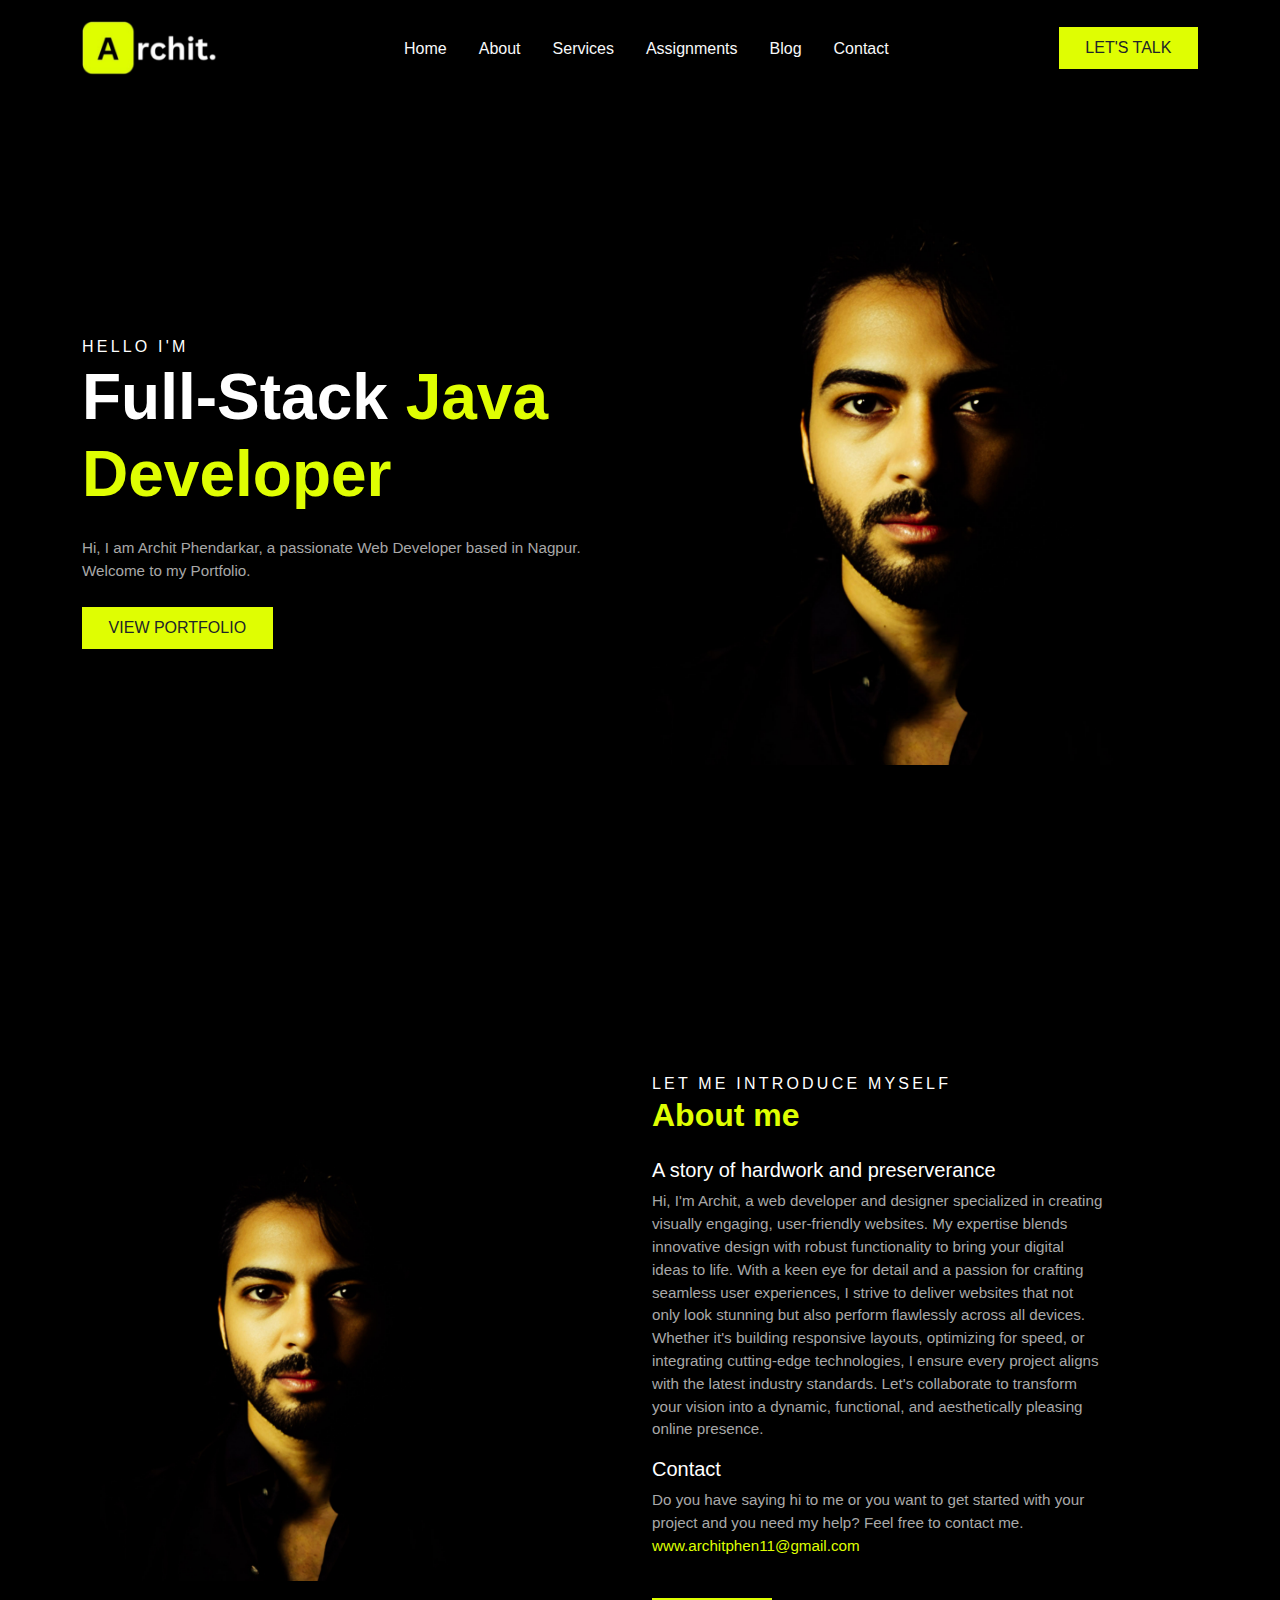
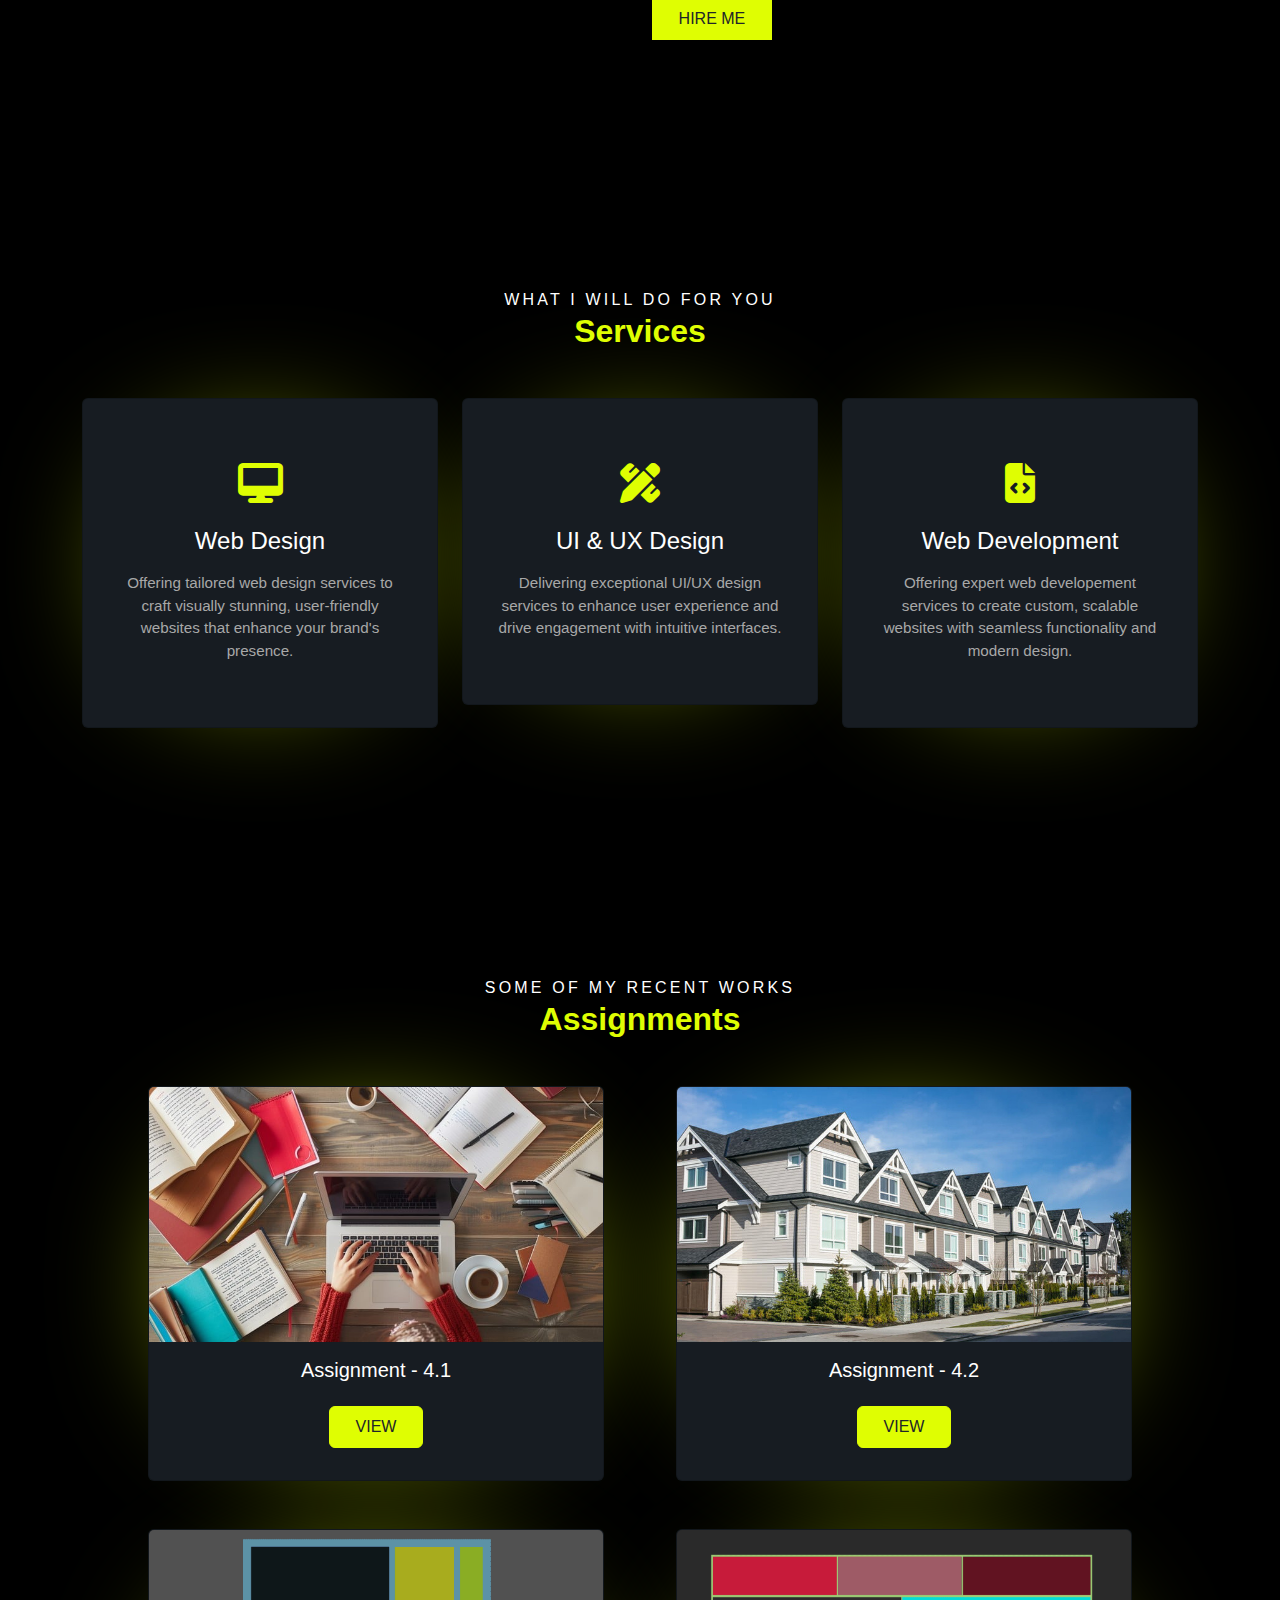
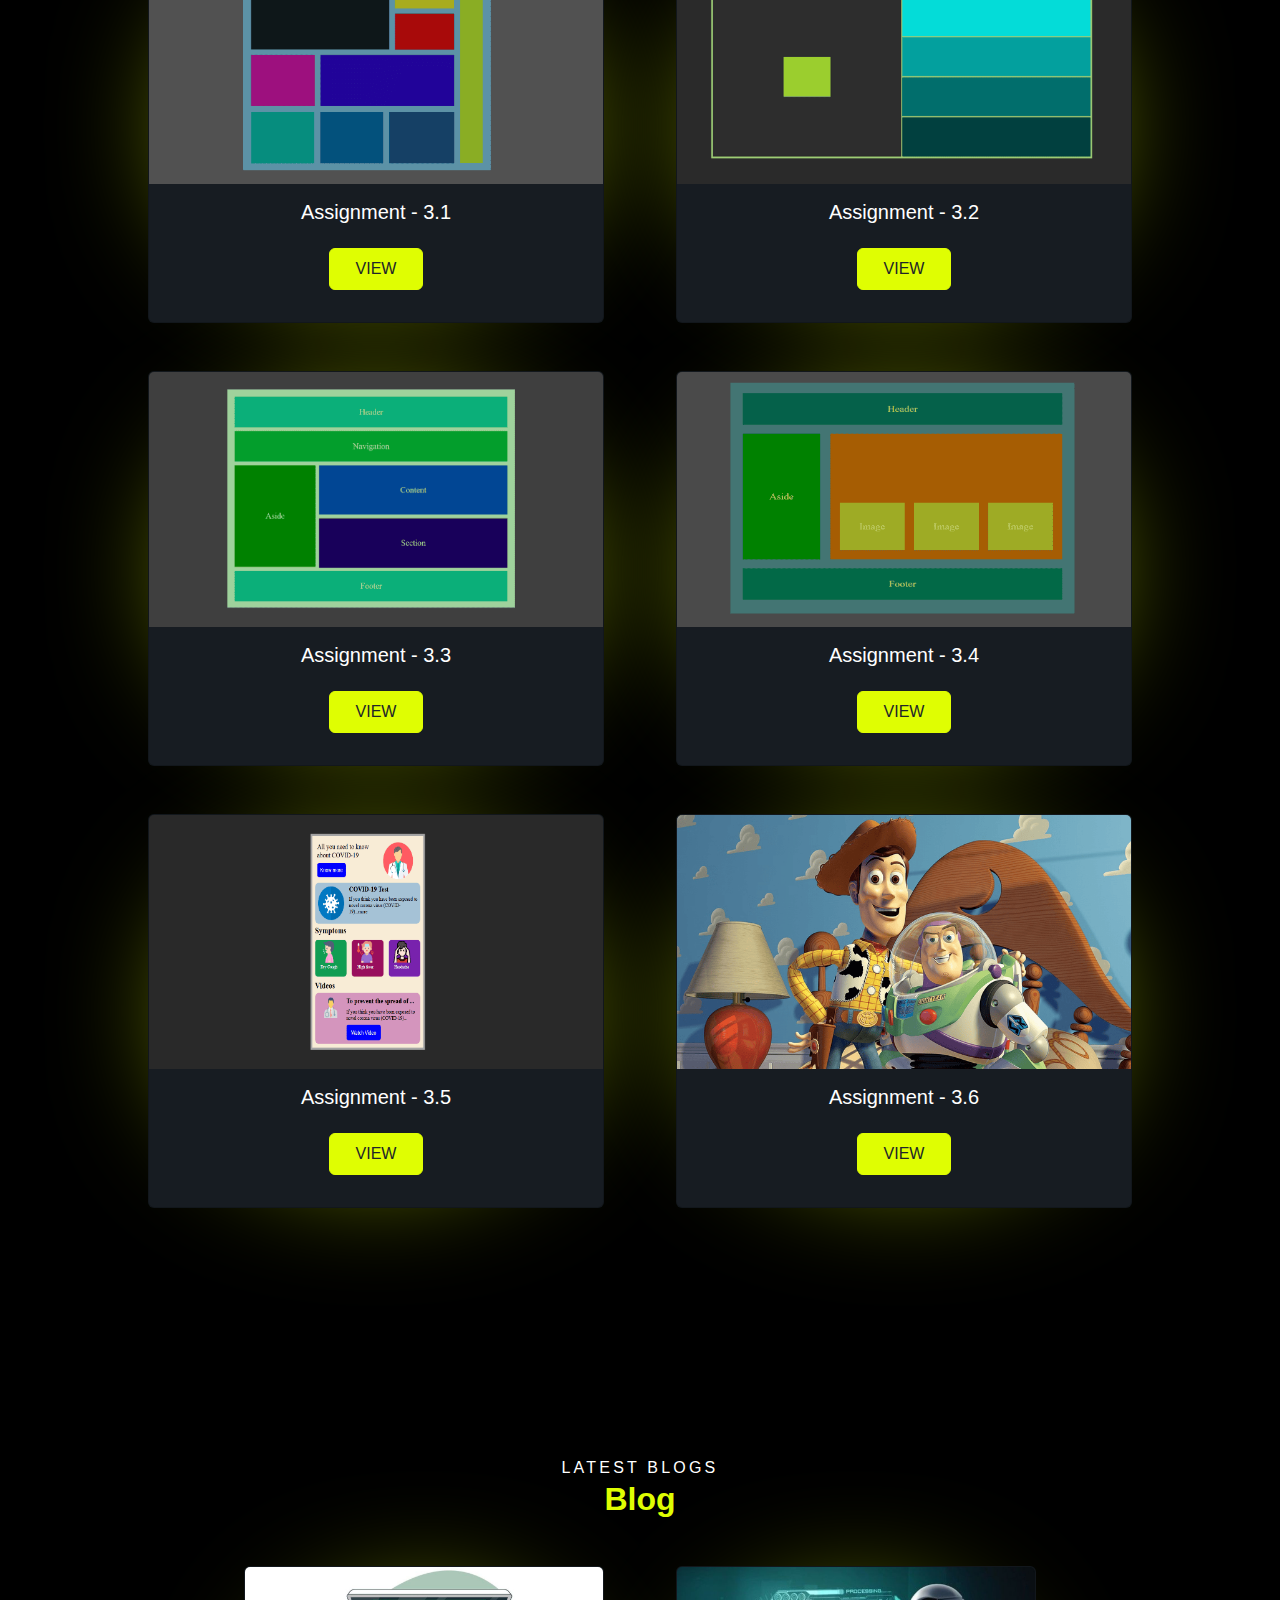
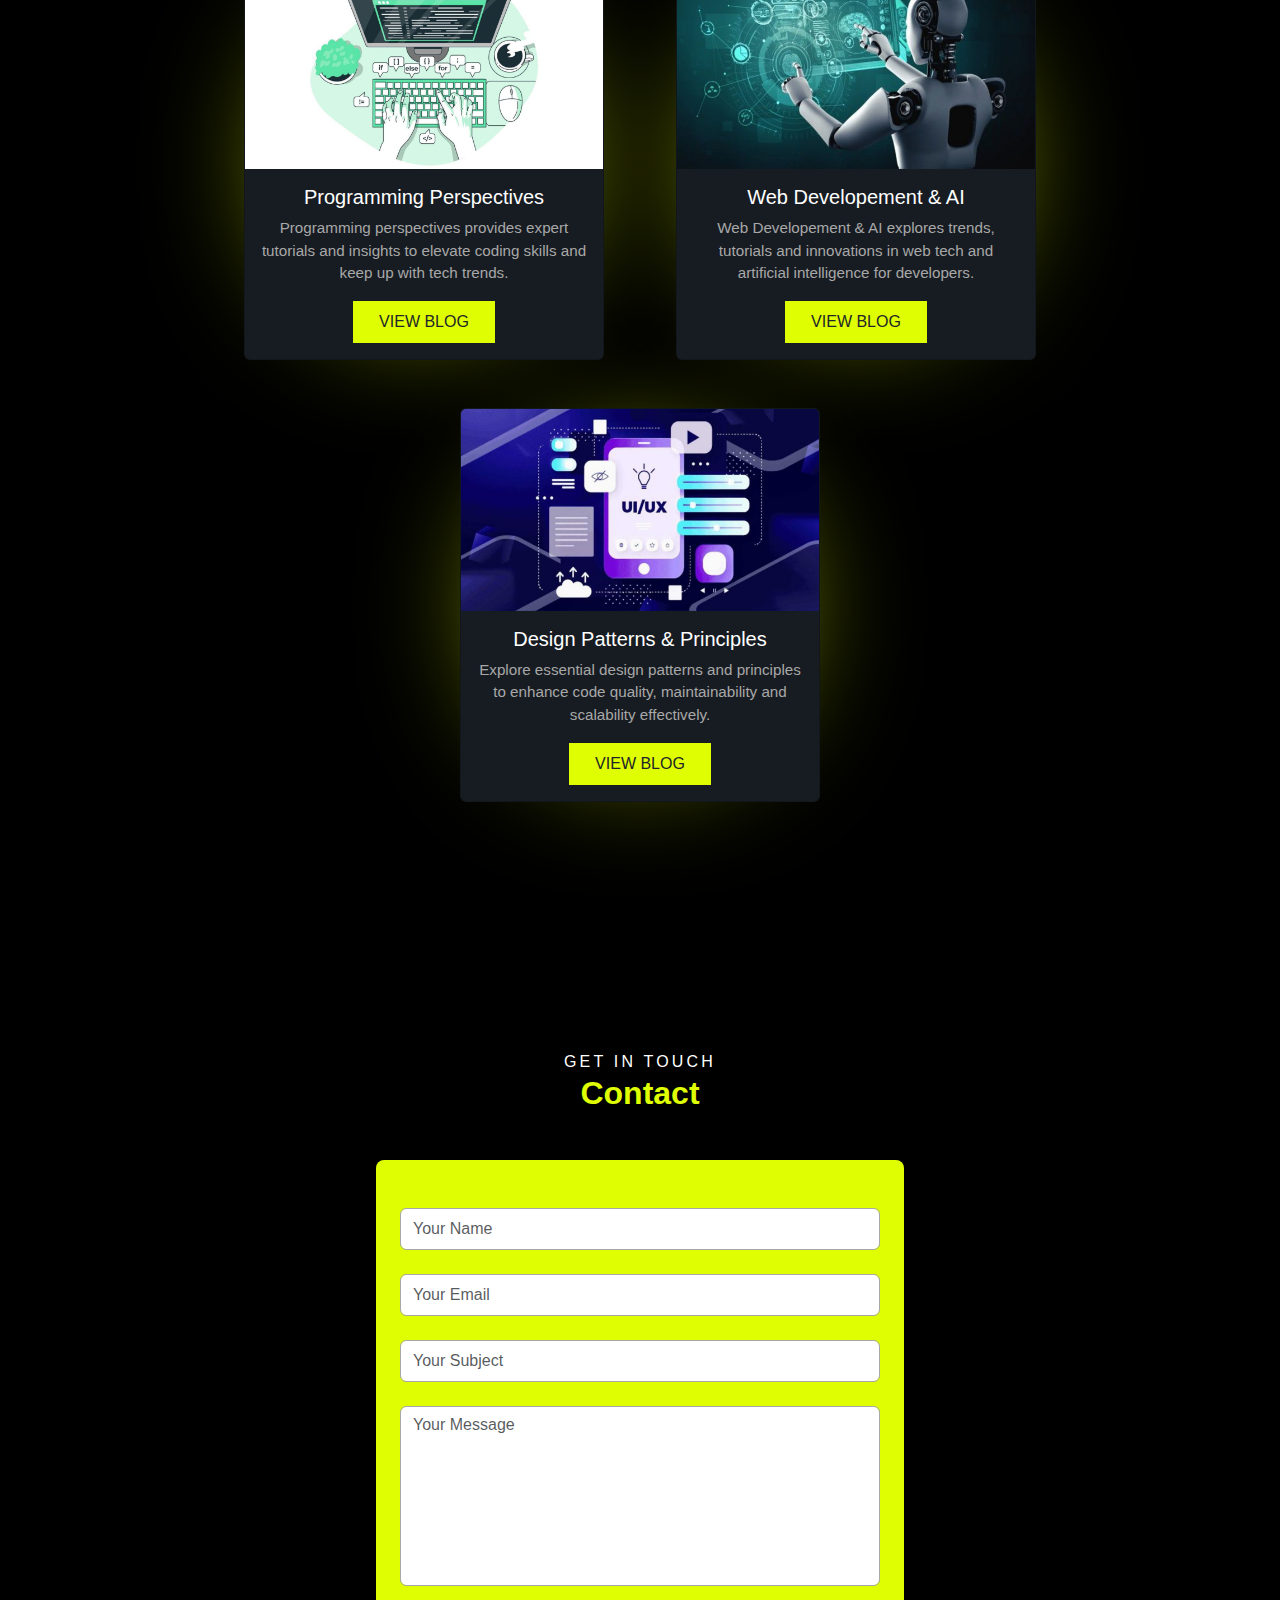
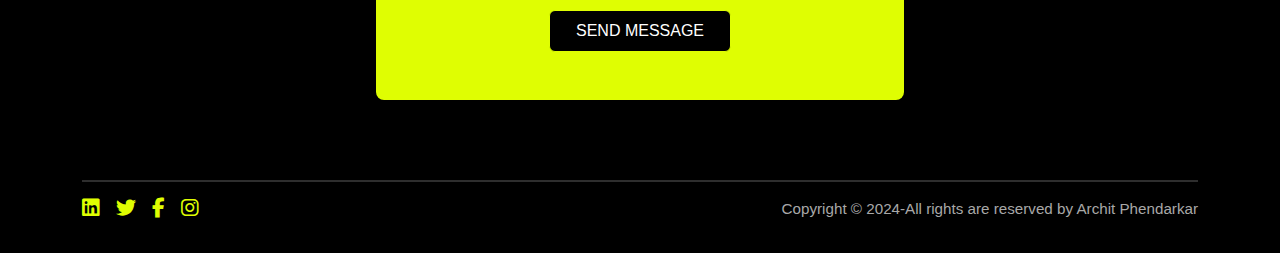
==== commit 5ff5a67f: "third commit" ====
--- a/index.html
+++ b/index.html
@@ -15,7 +15,7 @@
 
 <body class="bg-black">
 
-    
+
     <!-- Navbar starts here -->
     <nav class="navbar navbar-expand-lg py-3">
         <div class="container">
@@ -30,26 +30,26 @@
             <div class="collapse navbar-collapse text-center" id="navbarSupportedContent">
                 <ul class="navbar-nav m-auto mb-2 mb-lg-0 gap-3">
                     <li class="nav-item">
-                        <a class="nav-link text-light active anchor" aria-current="page" href="#">Home</a>
-                    </li>
-                    <li class="nav-item">
-                        <a class="nav-link text-light anchor" href="#">About</a>
-                    </li>
-                    <li class="nav-item">
-                        <a class="nav-link text-light anchor" href="#">Portfolio</a>
-                    </li>
-                    <li class="nav-item">
-                        <a class="nav-link text-light anchor" href="#">Assignments</a>
-                    </li>
-                    <li class="nav-item">
-                        <a class="nav-link text-light anchor" href="#">Blog</a>
-                    </li>
-                    <li class="nav-item">
-                        <a class="nav-link text-light anchor" href="#">Contact</a>
+                        <a class="nav-link text-light active anchor" aria-current="page" href="#home">Home</a>
+                    </li>
+                    <li class="nav-item">
+                        <a class="nav-link text-light anchor" href="#about">About</a>
+                    </li>
+                    <li class="nav-item">
+                        <a class="nav-link text-light anchor" href="#portfolio">Services</a>
+                    </li>
+                    <li class="nav-item">
+                        <a class="nav-link text-light anchor" href="#assignments">Assignments</a>
+                    </li>
+                    <li class="nav-item">
+                        <a class="nav-link text-light anchor" href="#blog">Blog</a>
+                    </li>
+                    <li class="nav-item">
+                        <a class="nav-link text-light anchor" href="#contact">Contact</a>
                     </li>
                 </ul>
 
-                <a class="btn mybtn rounded-0 text-uppercase a-border bg-yellow" href="#" role="button">
+                <a class="btn mybtn rounded-0 text-uppercase a-border bg-yellow" href="#contact" role="button">
                     Let's Talk
                 </a>
 
@@ -67,7 +67,7 @@
     <!-- Section_1_start -->
     <main>
 
-        <section class="hero-section d-flex align-items-center">
+        <section class="hero-section d-flex align-items-center" id="home">
             <div class="container">
                 <div class="row align-items-center gap-5 gap-lg-0">
                     <div class="col-lg-6">
@@ -75,10 +75,10 @@
                         <h1 class="text-white fw-bold h-1">Full-Stack <span class="txt-yellow spn">Java Developer</span>
                         </h1>
                         <p class="txt-gray my-4 para">
-                            Hi I am Archit Phendarkar, a passionate Web Developer based in the Nagpur. <br> Welcome to
+                            Hi, I am Archit Phendarkar, a passionate Web Developer based in Nagpur. <br> Welcome to
                             my Portfolio.
                         </p>
-                        <a class="btn mybtn rounded-0 text-uppercase bg-yellow" href="#" role="button">VIEW
+                        <a class="btn mybtn rounded-0 text-uppercase bg-yellow" href="#about" role="button">VIEW
                             PORTFOLIO</a>
                     </div>
 
@@ -91,11 +91,13 @@
         <!-- Section_1_end -->
 
 
+
         <br><br><br><br><br>
 
 
+
         <!-- Section_2_start  -->
-        <section class="sec-cont">
+        <section class="sec-cont" id="about">
             <div class="container">
                 <div class="row align-items-center gap-5 gap-lg-0">
                     <div class="col-lg-5 order-last order-lg-first animate1">
@@ -126,7 +128,7 @@
                             <a href="#" class="txt-yellow d-block">www.architphen11@gmail.com</a>
                         </p>
                         <br>
-                        <a class="btn mybtn rounded-0 text-uppercase bg-yellow hrv" href="#" role="button">Hire Me</a>
+                        <a class="btn mybtn rounded-0 text-uppercase bg-yellow hrv" href="#contact" role="button">Hire Me</a>
                     </div>
                 </div>
             </div>
@@ -134,12 +136,14 @@
         <!-- Section_2_end -->
 
 
+
         <br><br><br><br><br>
 
 
 
+
         <!-- Section_3_start -->
-        <section class="sec-cont">
+        <section class="sec-cont" id="portfolio">
             <div class="container text-center">
                 <span class="text-white text-uppercase main-txt animate1">What I will do for you</span>
                 <h2 class="txt-yellow fw-semibold animate1">Services</h2>
@@ -189,12 +193,14 @@
         <!-- Section_3_end -->
 
 
+
         <br><br><br><br><br>
 
 
 
+
         <!-- Section_4_start -->
-        <section class="sec-cont">
+        <section class="sec-cont" id="assignments">
             <div class="container text-center">
 
 
@@ -209,7 +215,7 @@
                                 alt="ViewScape">
                             <div class="card-body">
                                 <!-- <br><br> -->
-                                <h5 class="card-title text-white">Assignment- 4.1</h5>
+                                <h5 class="card-title text-white">Assignment - 4.1</h5>
                                 <a class="btn mybtn rounded-2 text-uppercase bg-yellow my-3"
                                     href="Assignments/Assignment-4/4.1/index.html" target="_blank">View</a>
                                 <!-- <br> -->
@@ -218,14 +224,14 @@
                     </div>
 
 
-                    
+
                     <div class="col-lg-4 animate1 my-card glow">
                         <div class="card bg-dark-blue">
                             <img src="Assignments/Assignment-4/4.2/images/img.2.jpg" class="card-img-top"
                                 alt="ViewScape">
                             <div class="card-body">
                                 <!-- <br><br> -->
-                                <h5 class="card-title text-white">Assignment- 4.2</h5>
+                                <h5 class="card-title text-white">Assignment - 4.2</h5>
                                 <a class="btn mybtn rounded-2 text-uppercase bg-yellow my-3"
                                     href="Assignments/Assignment-4/4.2/index.html" target="_blank">View</a>
                                 <!-- <br> -->
@@ -234,37 +240,101 @@
                     </div>
                 </div>
 
+
                 <!-- <br><br><br><br><br> -->
 
 
                 <div class="row justify-content-center mt-5 gap-5">
                     <div class="col-lg-4 animate1 my-card glow">
                         <div class="card bg-dark-blue">
-                            <img src="Assignments/Assignment-4/4.1/images/img3.jpg" class="card-img-top"
-                                alt="ViewScape">
-                            <div class="card-body">
-                                <!-- <br><br> -->
-                                <h5 class="card-title text-white">Assignment- 4.1</h5>
-                                <a class="btn mybtn rounded-2 text-uppercase bg-yellow my-3"
-                                    href="Assignments/Assignment-4/4.1/index.html" target="_blank">View</a>
-                                <!-- <br> -->
-                            </div>
-                        </div>
-                    </div>
-                    <div class="col-lg-4 animate1 my-card glow">
-                        <div class="card bg-dark-blue">
-                            <img src="Assignments/Assignment-4/4.2/images/img.2.jpg" class="card-img-top"
-                                alt="ViewScape">
-                            <div class="card-body">
-                                <!-- <br><br> -->
-                                <h5 class="card-title text-white">Assignment- 4.2</h5>
-                                <a class="btn mybtn rounded-2 text-uppercase bg-yellow my-3"
-                                    href="Assignments/Assignment-4/4.2/index.html" target="_blank">View</a>
-                                <!-- <br> -->
-                            </div>
-                        </div>
-                    </div>
-                </div>
+                            <img src="Assignments/Assignment-3/3.1/image.3.1.png" class="card-img-top" alt="ViewScape">
+                            <div class="card-body">
+                                <!-- <br><br> -->
+                                <h5 class="card-title text-white">Assignment - 3.1</h5>
+                                <a class="btn mybtn rounded-2 text-uppercase bg-yellow my-3"
+                                    href="Assignments/Assignment-3/3.1/index.html" target="_blank">View</a>
+                                <!-- <br> -->
+                            </div>
+                        </div>
+                    </div>
+                    <div class="col-lg-4 animate1 my-card glow">
+                        <div class="card bg-dark-blue">
+                            <img src="Assignments/Assignment-3/3.2/image.3.2.png" class="card-img-top" alt="ViewScape">
+                            <div class="card-body">
+                                <!-- <br><br> -->
+                                <h5 class="card-title text-white">Assignment - 3.2</h5>
+                                <a class="btn mybtn rounded-2 text-uppercase bg-yellow my-3"
+                                    href="Assignments/Assignment-3/3.2/index.html" target="_blank">View</a>
+                                <!-- <br> -->
+                            </div>
+                        </div>
+                    </div>
+                </div>
+
+
+                <!-- <br><br><br><br><br> -->
+
+
+                <div class="row justify-content-center mt-5 gap-5">
+                    <div class="col-lg-4 animate1 my-card glow">
+                        <div class="card bg-dark-blue">
+                            <img src="Assignments/Assignment-3/3.3/image.3.3.png" class="card-img-top" alt="ViewScape">
+                            <div class="card-body">
+                                <!-- <br><br> -->
+                                <h5 class="card-title text-white">Assignment - 3.3</h5>
+                                <a class="btn mybtn rounded-2 text-uppercase bg-yellow my-3"
+                                    href="Assignments/Assignment-3/3.3/index.html" target="_blank">View</a>
+                                <!-- <br> -->
+                            </div>
+                        </div>
+                    </div>
+                    <div class="col-lg-4 animate1 my-card glow">
+                        <div class="card bg-dark-blue">
+                            <img src="Assignments/Assignment-3/3.4/image.3.4.png" class="card-img-top" alt="ViewScape">
+                            <div class="card-body">
+                                <!-- <br><br> -->
+                                <h5 class="card-title text-white">Assignment - 3.4</h5>
+                                <a class="btn mybtn rounded-2 text-uppercase bg-yellow my-3"
+                                    href="Assignments/Assignment-3/3.4/index.html" target="_blank">View</a>
+                                <!-- <br> -->
+                            </div>
+                        </div>
+                    </div>
+                </div>
+
+
+                <!-- <br><br><br><br><br> -->
+
+
+                <div class="row justify-content-center mt-5 gap-5">
+                    <div class="col-lg-4 animate1 my-card glow">
+                        <div class="card bg-dark-blue">
+                            <img src="Assignments/Assignment-3/3.5/image.3.5.png" class="card-img-top" alt="ViewScape">
+                            <div class="card-body">
+                                <!-- <br><br> -->
+                                <h5 class="card-title text-white">Assignment - 3.5</h5>
+                                <a class="btn mybtn rounded-2 text-uppercase bg-yellow my-3"
+                                    href="Assignments/Assignment-3/3.5/index.html" target="_blank">View</a>
+                                <!-- <br> -->
+                            </div>
+                        </div>
+                    </div>
+                    <div class="col-lg-4 animate1 my-card glow">
+                        <div class="card bg-dark-blue">
+                            <img src="Assignments/Assignment-3/3.6/image.3.6.png" class="card-img-top" alt="ViewScape">
+                            <div class="card-body">
+                                <!-- <br><br> -->
+                                <h5 class="card-title text-white">Assignment - 3.6</h5>
+                                <a class="btn mybtn rounded-2 text-uppercase bg-yellow my-3"
+                                    href="Assignments/Assignment-3/3.6/index.html" target="_blank">View</a>
+                                <!-- <br> -->
+                            </div>
+                        </div>
+                    </div>
+                </div>
+
+
+                <!-- <br><br><br><br><br> -->
 
 
             </div>
@@ -273,12 +343,13 @@
         <!-- Section_4_end -->
 
 
+
         <br><br><br><br><br>
 
 
 
         <!-- Section_5_start -->
-        <section class="sec-cont">
+        <section class="sec-cont" id="blog">
             <div class="container text-center">
 
                 <span class="text-white text-uppercase main-txt animate1">Latest Blogs</span>
@@ -334,11 +405,13 @@
         <!-- Section_5_end -->
 
 
+
         <br><br><br><br><br>
 
 
+
         <!-- Section_6_start -->
-        <section class="sec-cont">
+        <section class="sec-cont" id="contact">
             <div class="container text-center">
                 <span class="text-white text-uppercase main-txt animate1">get in touch</span>
                 <h2 class="txt-yellow fw-semibold animate1">Contact</h2>
@@ -369,8 +442,9 @@
 
 
 
-
     </main>
+
+
     <!-- All Sections end here -->
 
 
@@ -402,7 +476,7 @@
             </div>
         </div>
     </footer>
-
+    <!-- Footer ends here  -->
 
 
 
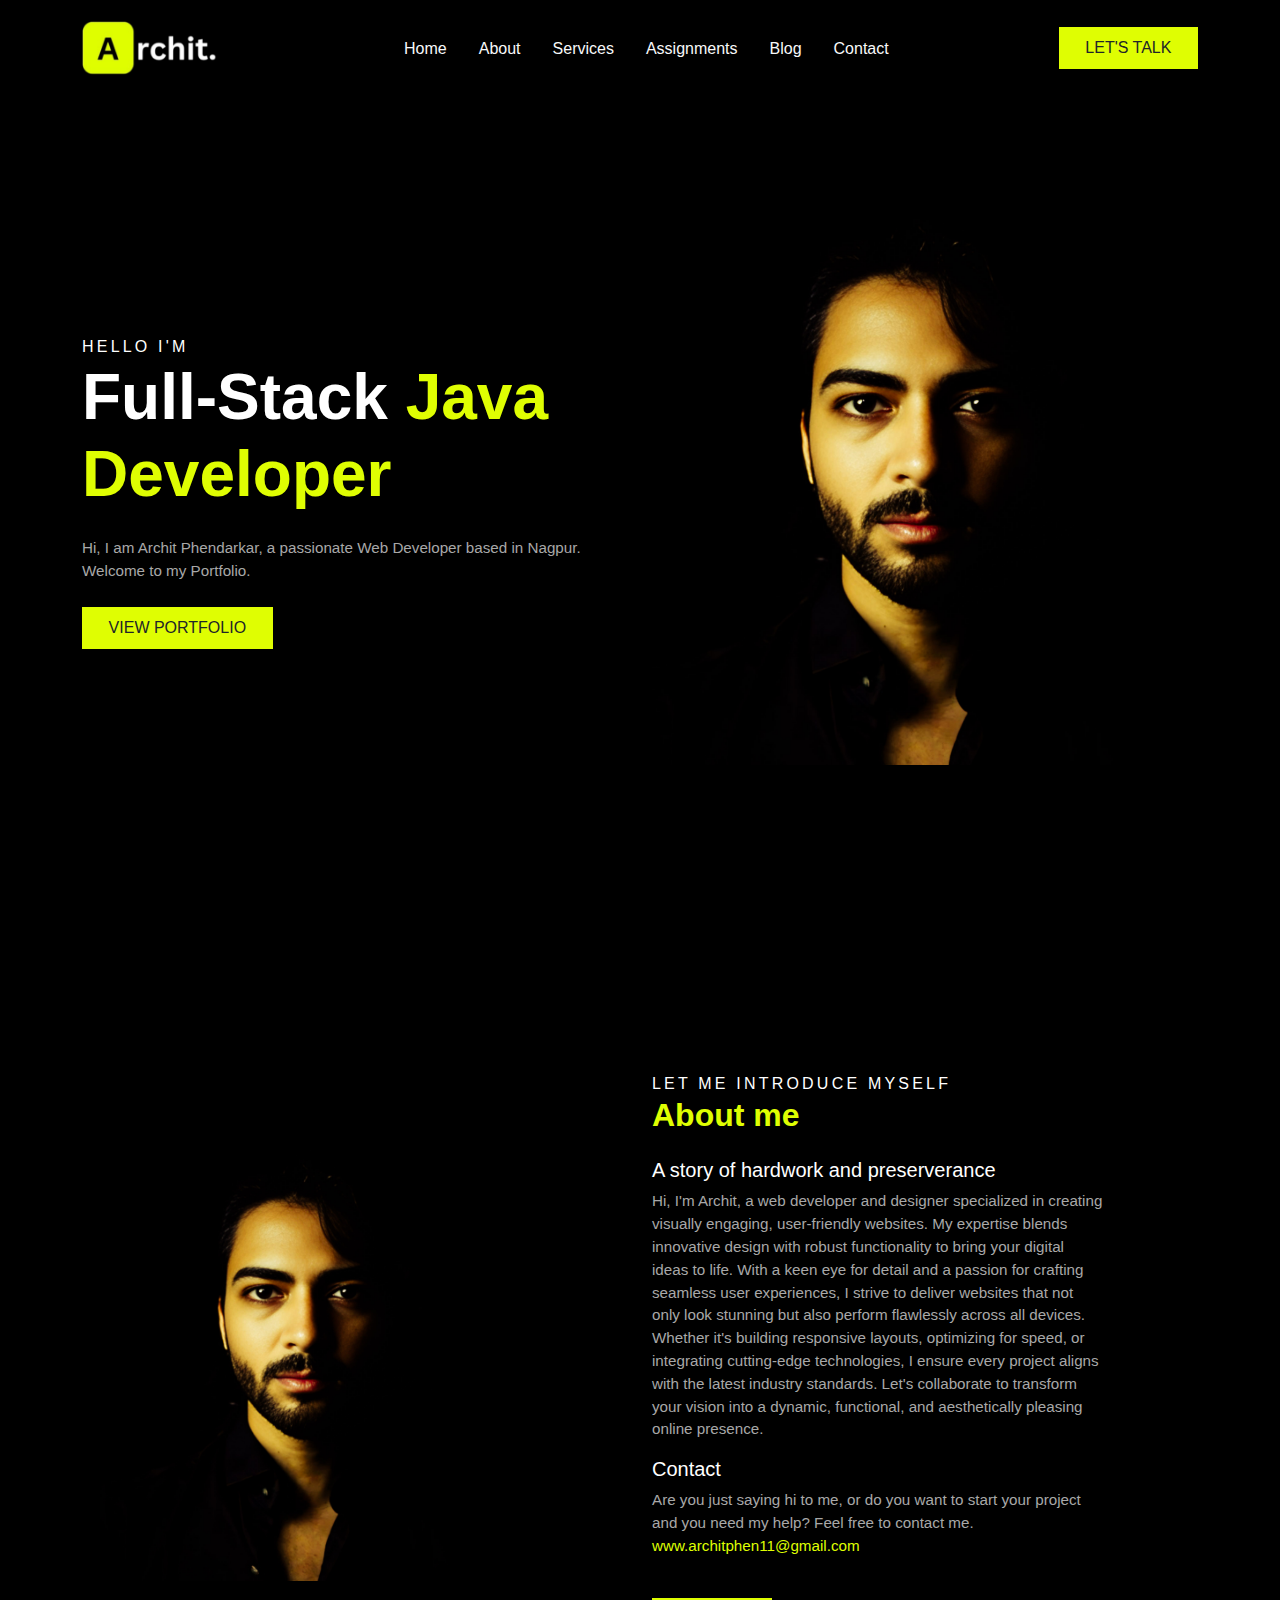
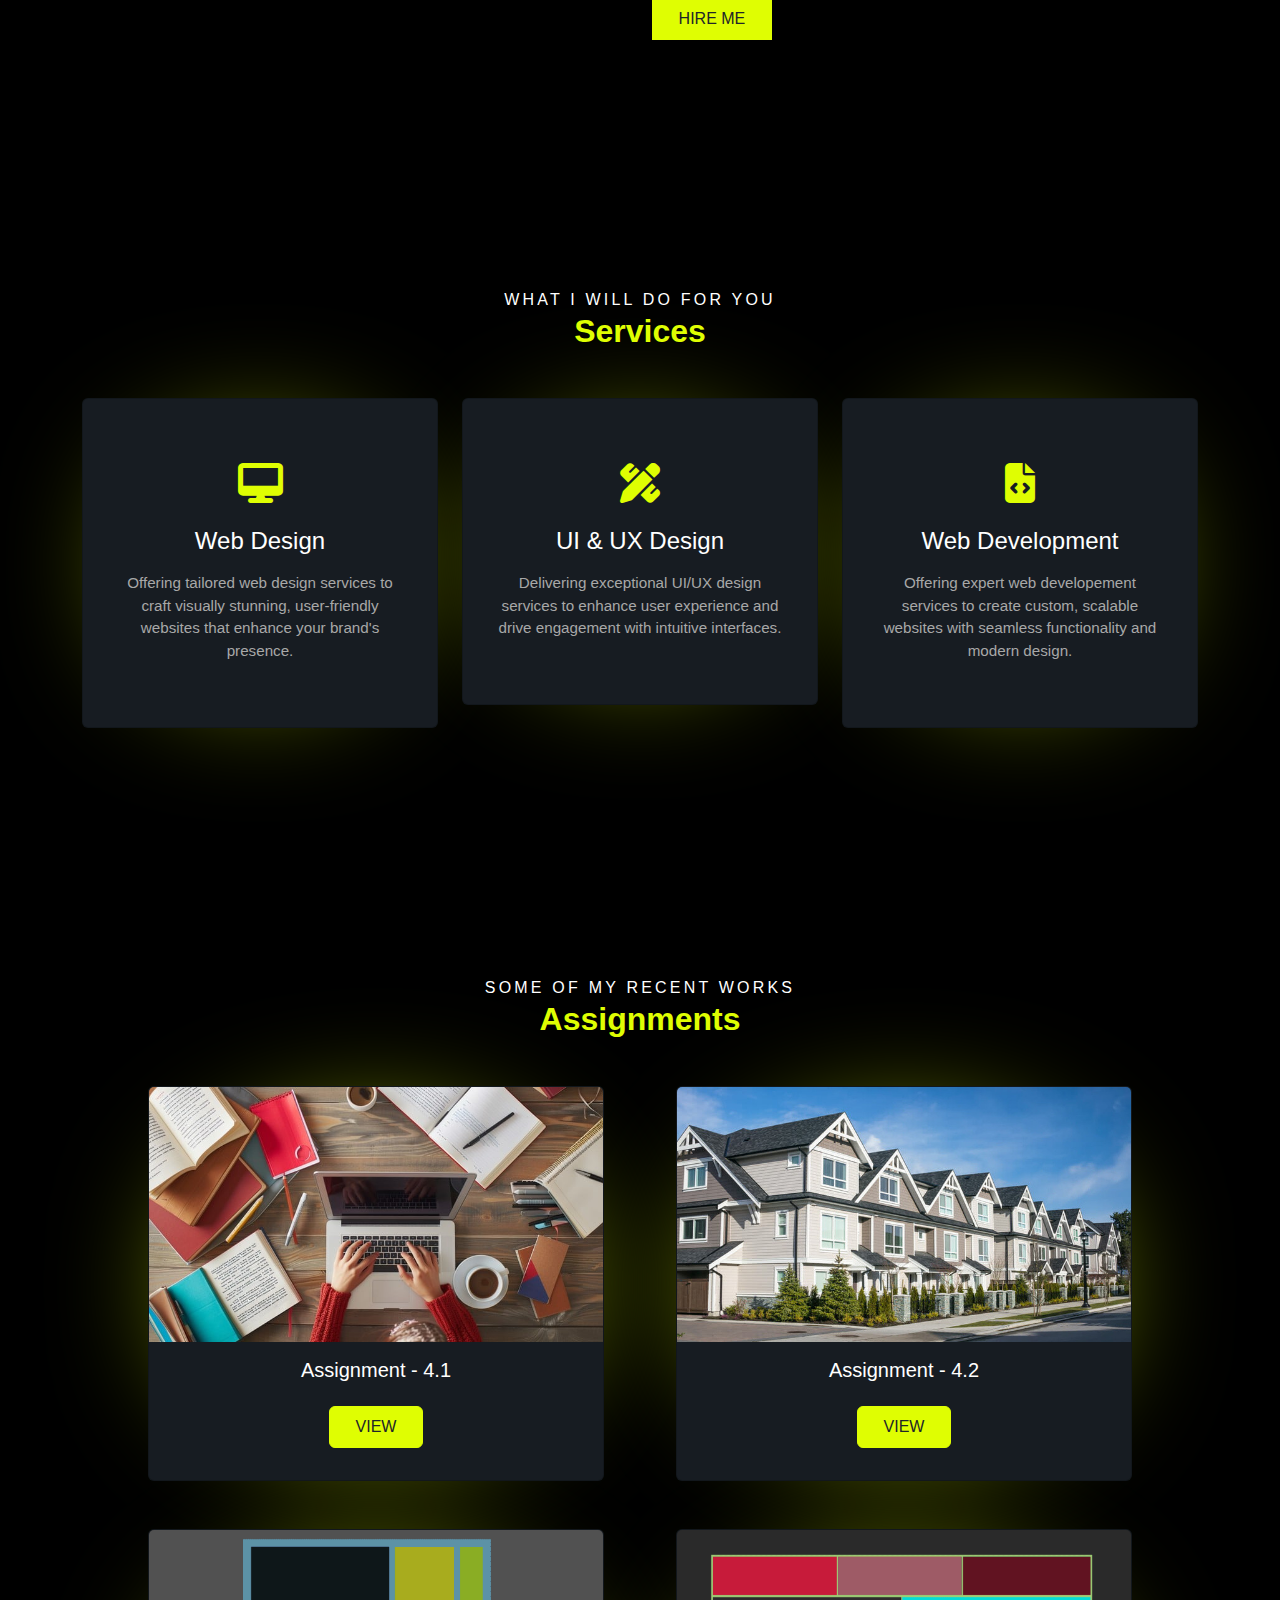
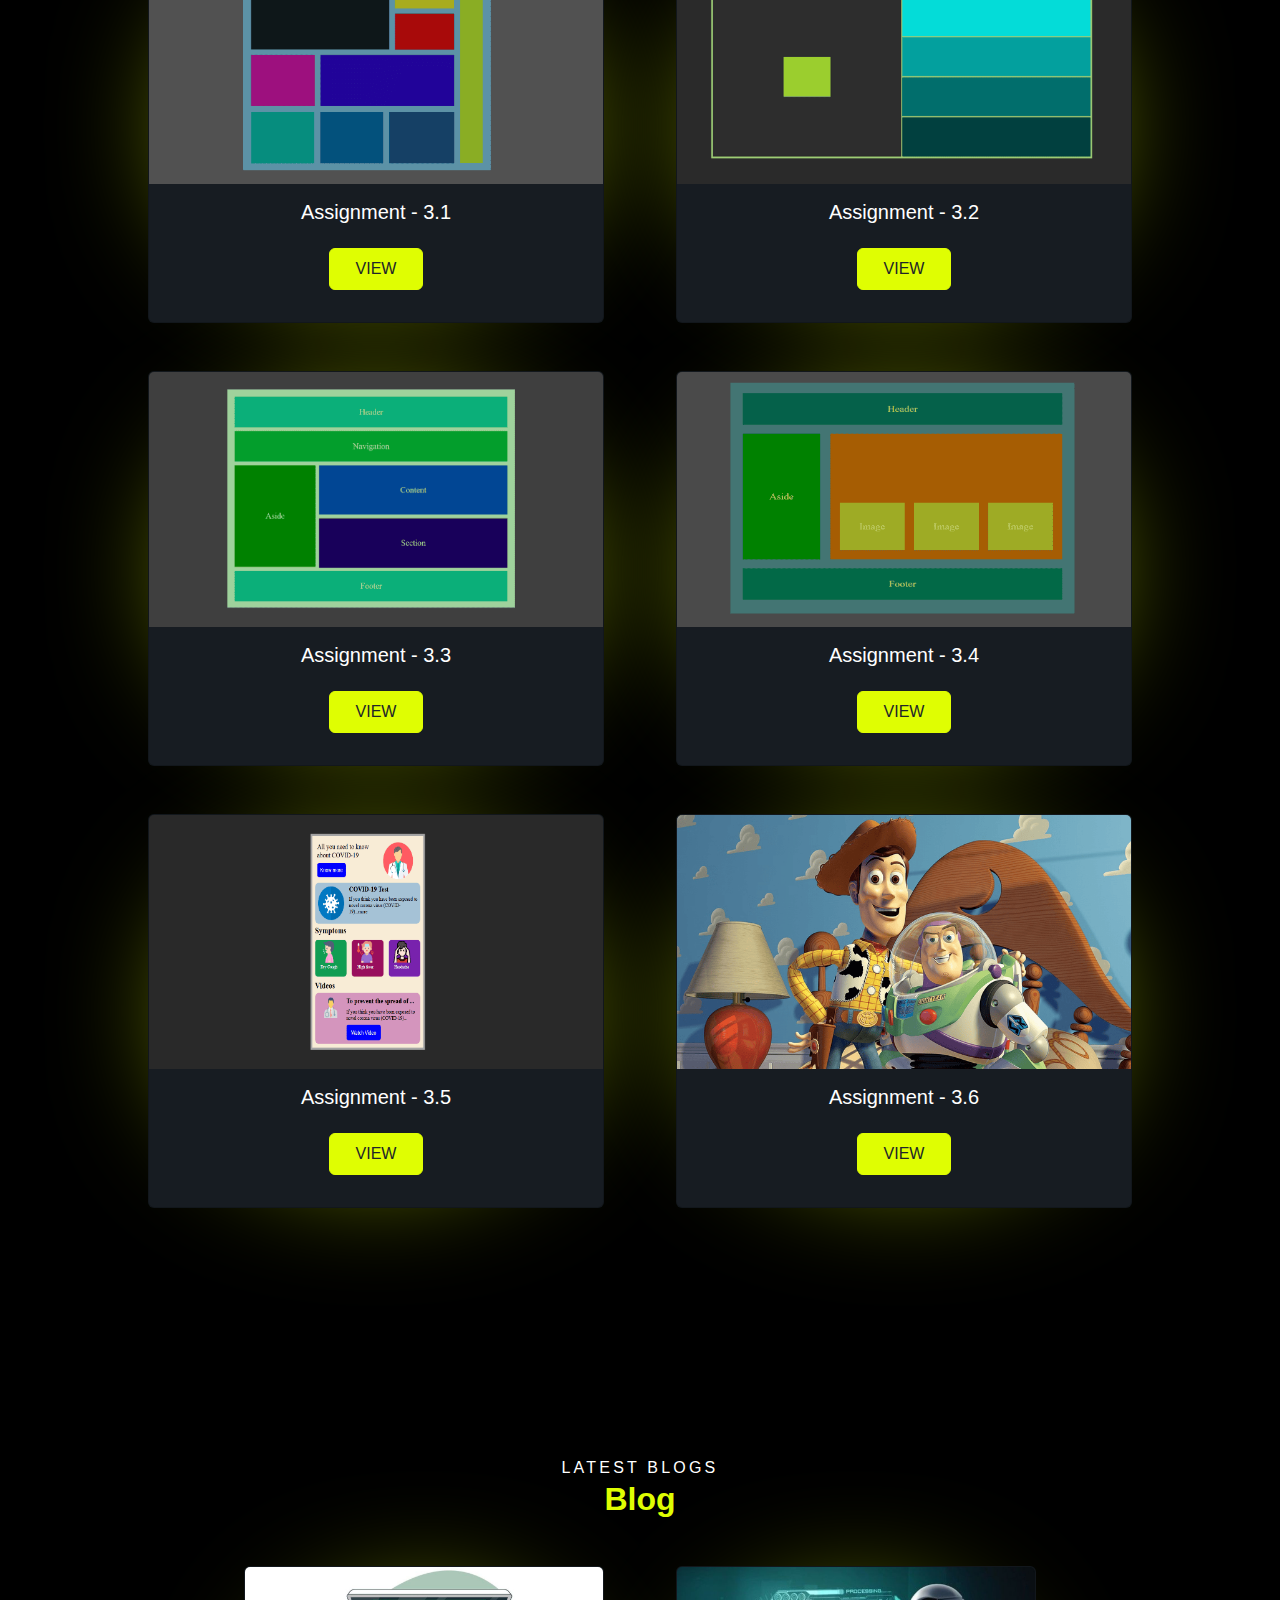
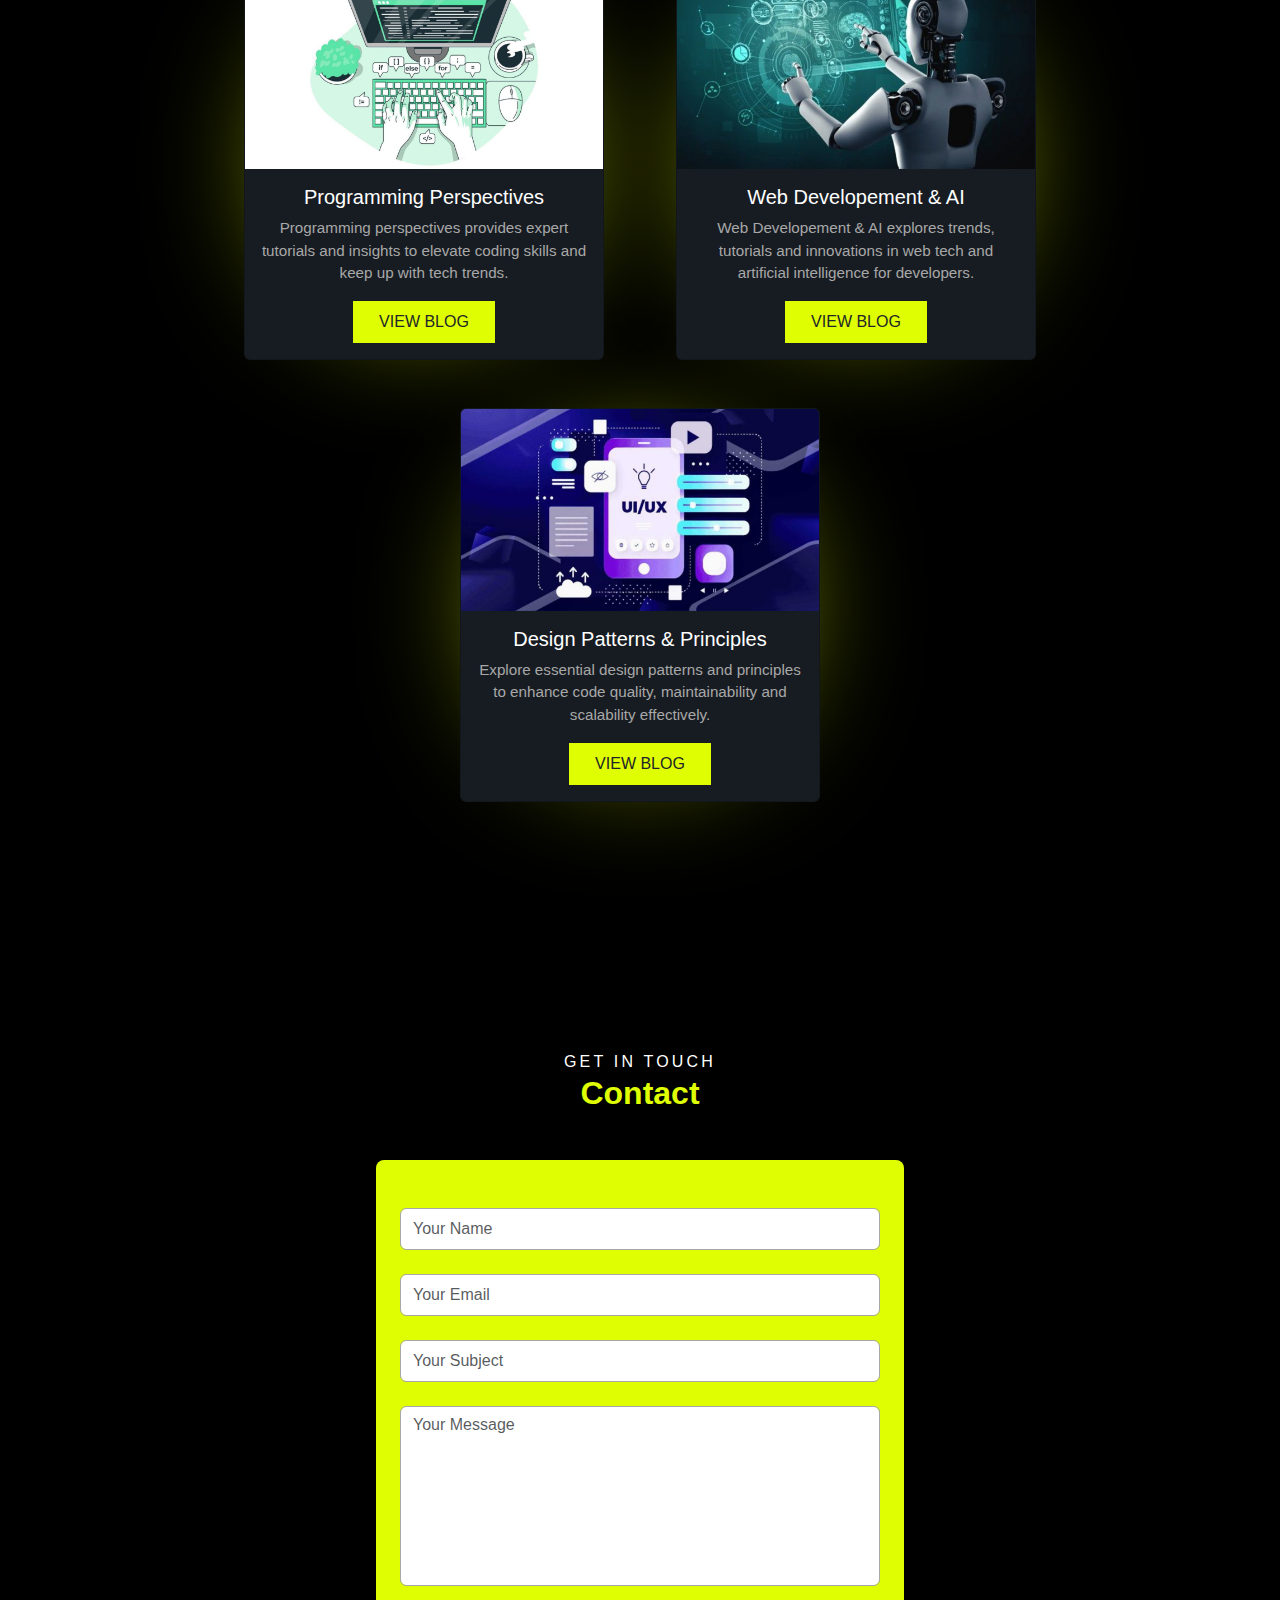
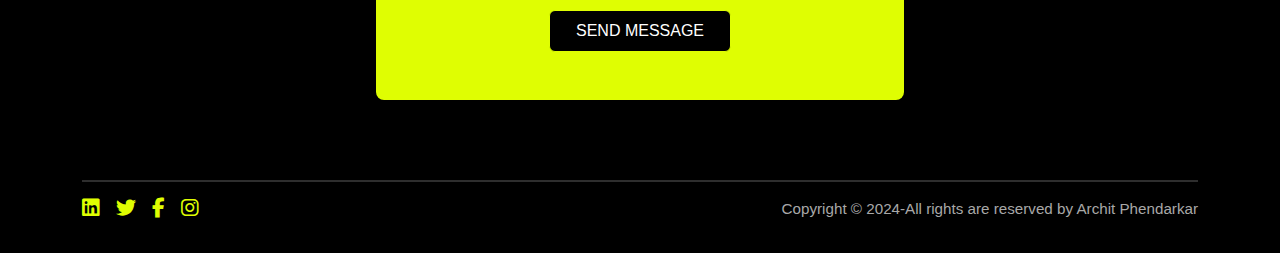
==== commit 483618c4: "fourth commit" ====
--- a/index.html
+++ b/index.html
@@ -123,7 +123,7 @@
                         <!-- <br> -->
                         <h5 class="text-white mt-3">Contact</h5>
                         <p class="txt-gray para">
-                            Do you have saying hi to me or you want to get started with your project and you need my
+                            Are you just saying hi to me, or do you want to start your project and you need my
                             help? Feel free to contact me.
                             <a href="#" class="txt-yellow d-block">www.architphen11@gmail.com</a>
                         </p>
